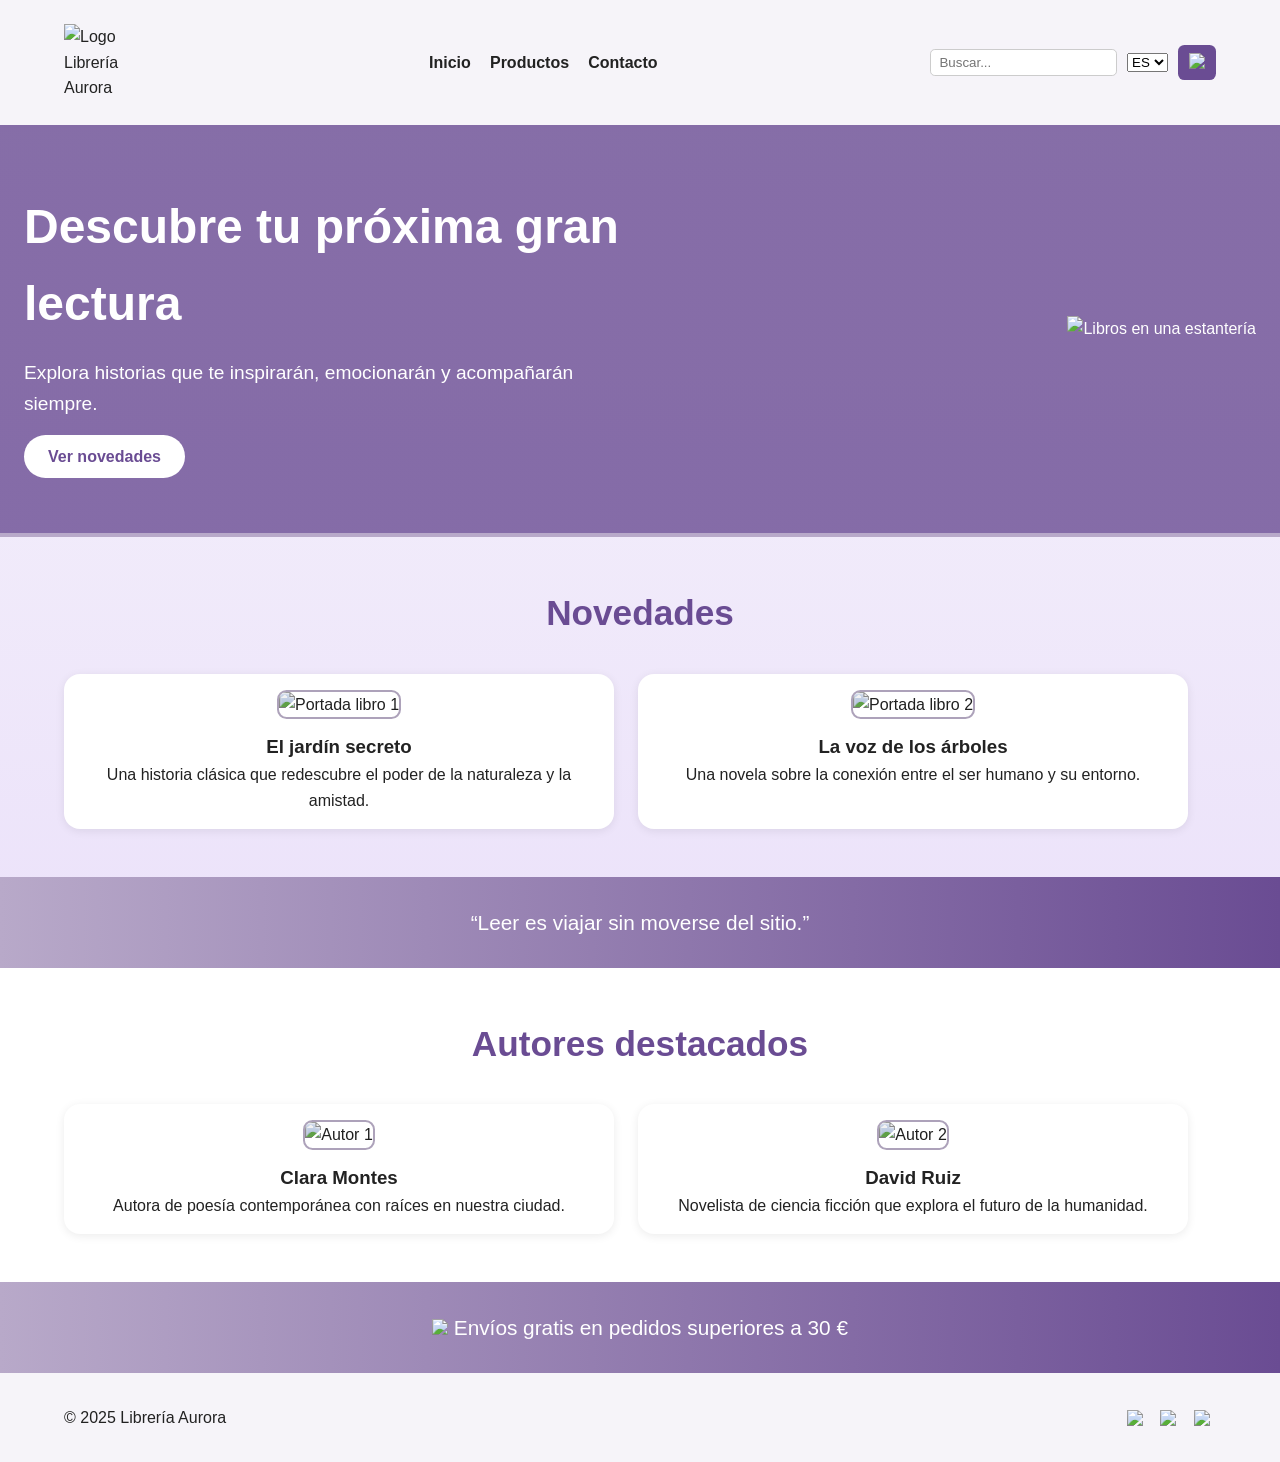
==== index.html @ 2450ba85 "Añadidos los archivos del sitio web" ====
<!DOCTYPE html>
<html lang="es">
	<head>
		<meta charset="UTF-8" />
		<meta name="viewport" content="width=device-width, initial-scale=1.0" />
		<title>Librería Aurora</title>
		<link rel="stylesheet" href="css/estilos.css" />
	</head>
	<body>
		<!-- Header -->
		<header class="site-header">
			<div class="container header-content">
				<img src="img/main_logo.png" alt="Logo Librería Aurora" class="logo"/>
				<nav class="main-nav">
					<ul>
						<li><a href="index.html">Inicio</a></li>
						<li><a href="producto.html">Productos</a></li>
						<li><a href="contacto.html">Contacto</a></li>
					</ul>
				</nav>
				<div class="header-actions">
					
					<form action="busqueda.html" method="get" class="buscador">
						<input type="search" name="q" placeholder="Buscar..." aria-label="Buscar libros" />
					</form>
					
					<select aria-label="Seleccionar idioma">
						<option>ES</option>
						<option>EN</option>
					</select>
					
					<a href="carrito.html">
						<button class="cart-btn" aria-label="Ir al carrito">
							<img src="img/carrito.png" style="width: 18px"/>
						</button>
					</a>
				</div>
			</div>
		</header>

		<main>
			<!-- Hero -->
			<section class="hero">
				<div class="hero-content">
					<h1>Descubre tu próxima gran lectura</h1>
					<p>Explora historias que te inspirarán, emocionarán y acompañarán siempre.</p>
					<a href="#" class="btn-cta">Ver novedades</a>
				</div>
				<img src="https://media.istockphoto.com/id/831651876/es/foto/estanter%C3%ADa-en-biblioteca-p%C3%BAblica.jpg?s=612x612&w=0&k=20&c=yKlAe3mq0M75IoN-Csr67YF9Fzuz8ZK6r163SDnwf0A=" alt="Libros en una estantería" class="hero-image" />
			</section>

			<!-- Sección 1: Novedades -->
			<section class="section">
				<div class="container">
					<h2>Novedades</h2>
					
					<div class="cards">
						<article class="card">
							<img src="https://editorialverbum.es/wp-content/uploads/2020/12/El-jardin-secreto.jpg" alt="Portada libro 1">
							<h3>El jardín secreto</h3>
							<p>Una historia clásica que redescubre el poder de la naturaleza y la amistad.</p>
						</article>
						
						<article class="card">
							<img src="https://www.udllibros.com/imagenes/9788418/978841853807.JPG?version=79557" alt="Portada libro 2">
							<h3>La voz de los árboles</h3>
							<p>Una novela sobre la conexión entre el ser humano y su entorno.</p>
						</article>
					</div>
				</div>
			</section>

			<!-- Franja destacada -->
			<section class="highlight">
				<p>“Leer es viajar sin moverse del sitio.”</p>
			</section>

			<!-- Sección 2: Autores destacados -->
			<section class="section">
				<div class="container">
					<h2>Autores destacados</h2>
					
					<div class="cards">
						<article class="card">
							<img src="https://www.sevillamagazine.es/wp-content/uploads/2013/12/claramontes021.jpg" alt="Autor 1">
							<h3>Clara Montes</h3>
							<p>Autora de poesía contemporánea con raíces en nuestra ciudad.</p>
						</article>
						
						<article class="card">
							<img src="https://m.media-amazon.com/images/S/amzn-author-media-prod/omkdv1muv4kqbq9tm8f7cj20s6._SY450_CR0%2C0%2C450%2C450_.jpg" alt="Autor 2">
							<h3>David Ruiz</h3>
							<p>Novelista de ciencia ficción que explora el futuro de la humanidad.</p>
						</article>
					</div>
				</div>
			</section>

			<!-- Segunda franja -->
			<section class="highlight secondary">
				<p><img src="img/paquete.png" style="width: 20px"/> Envíos gratis en pedidos superiores a 30 €</p>
			</section>
		</main>

		<!-- Footer -->
		<footer class="site-footer">
			<div class="container footer-content">
				<p>© 2025 Librería Aurora</p>
				<div class="socials">
					<a aria-label="Facebook"><img src="img/facebook.png" style="width: 20px"/></a>
					<a aria-label="Instagram"><img src="img/instagram.png" style="width: 20px"/></a>
					<a aria-label="X (Twitter)"><img src="img/twitter.png" style="width: 20px"/></a>
				</div>
			</div>
		</footer>
	</body>
</html>
---- css/estilos.css ----
:root {
  /* Paleta */
  --primary: #6a4c93;
  --secondary: #b8a9c9;
  --accent: #f6f4f9;
  --text-color: #222;
  --white: #fff;

  /* Medidas */
  --max-width: 1200px;
  --spacing: 1.5rem;

  /* Tipografía */
  --font-main: 'Poppins', sans-serif;
}

/* Reset */
* {
  margin: 0;
  padding: 0;
  box-sizing: border-box;
}

body {
  font-family: var(--font-main);
  color: var(--text-color);
  line-height: 1.6;
  /* Fondo degradado suave */
  background: linear-gradient(to bottom, #f8f6fb, #ece3fa);
  background-attachment: fixed;
}

/* Contenedor general */
.container {
  max-width: var(--max-width);
  margin: 0 auto;
  padding: 0 var(--spacing);
}

/* Header */
.site-header {
  background-color: var(--accent);
  padding: var(--spacing) 0;
  box-shadow: 0 2px 6px rgba(0, 0, 0, 0.05);
}

.header-content {
  display: flex;
  justify-content: space-between;
  align-items: center;
  flex-wrap: wrap;
}

/* Logo */
.logo {
  width: clamp(80px, 8%, 150px);
  height: auto;
  transition: transform 0.3s ease;
}

.logo:hover,
.logo:focus-visible {
  transform: scale(1.05);
}

/* Navegación */
.main-nav ul {
  list-style: none;
  display: flex;
  gap: 1.2rem;
}

.main-nav a {
  text-decoration: none;
  color: var(--text-color);
  font-weight: 600;
  transition: color 0.3s;
}

.main-nav a:hover,
.main-nav a:focus-visible {
  color: var(--primary);
  text-decoration: underline;
}

/* Acciones del header */
.header-actions {
  display: flex;
  align-items: center;
  gap: 0.6rem;
}

.header-actions input[type="search"] {
  padding: 0.3rem 0.5rem;
  border: 1px solid #ccc;
  border-radius: 0.3rem;
}

.cart-btn {
  background-color: var(--primary);
  color: var(--white);
  border: none;
  padding: 0.5rem 0.7rem;
  border-radius: 0.4rem;
  cursor: pointer;
  transition: background 0.3s;
}

.cart-btn:hover,
.cart-btn:focus-visible {
  background-color: var(--secondary);
}

/* Hero */
.hero {
  display: flex;
  align-items: center;
  justify-content: space-between;
  flex-wrap: wrap;
  padding: 4rem 1.5rem;
  color: var(--white);
  background: 
    linear-gradient(rgba(106, 76, 147, 0.8), rgba(106, 76, 147, 0.8)),
    url("../img/hero-books.jpg") center/cover no-repeat;
  border-bottom: 4px solid var(--secondary);
}

.hero-content {
  flex: 1;
  min-width: 250px;
  max-width: 600px;
}

.hero-content h1 {
  font-size: clamp(2rem, 4vw, 3rem);
  margin-bottom: 1rem;
}

.hero-content p {
  margin-bottom: 1.5rem;
  font-size: clamp(1rem, 2vw, 1.2rem);
}

.btn-cta {
  background-color: var(--white);
  color: var(--primary);
  padding: 0.8rem 1.5rem;
  border-radius: 2rem;
  text-decoration: none;
  font-weight: bold;
  transition: all 0.3s ease;
}

.btn-cta:hover,
.btn-cta:focus-visible {
  background-color: var(--secondary);
  color: var(--white);
}

/* Secciones */
.section {
  padding: 3rem 1rem;
  text-align: center;
}

.section h2 {
  color: var(--primary);
  margin-bottom: 2rem;
  font-size: clamp(1.6rem, 3vw, 2.2rem);
}

.cards {
  display: grid;
  grid-template-columns: repeat(auto-fit, minmax(260px, 550px));
  gap: 1.5rem;
}

.card {
  background-color: var(--white);
  border-radius: 1rem;
  padding: 1rem;
  box-shadow: 0 2px 10px rgba(0, 0, 0, 0.08);
  transition: transform 0.3s ease, box-shadow 0.3s ease;
}

.card:hover,
.card:focus-within {
  transform: translateY(-5px);
  box-shadow: 0 4px 12px rgba(0, 0, 0, 0.15);
}

.card img {
  width: 70%;
  height: 80%;
  border-radius: 0.6rem;
  object-fit: cover;
  margin-bottom: 0.8rem;
  border: 2px solid var(--secondary);
  filter: grayscale(20%) brightness(0.95);
  transition: all 0.4s ease;
}

.card img:hover,
.card img:focus-visible {
  filter: grayscale(0%) brightness(1);
  transform: scale(1.04);
  border-color: var(--primary);
  box-shadow: 0 4px 14px rgba(0, 0, 0, 0.15);
}

/* Franjas destacadas */
.highlight {
  background: linear-gradient(90deg, var(--secondary), var(--primary));
  text-align: center;
  color: var(--white);
  padding: 1.8rem;
  font-size: clamp(1rem, 2vw, 1.3rem);
  font-weight: 500;
}

/* Footer */
.site-footer {
  background-color: var(--accent);
  padding: 1.5rem 0;
  text-align: center;
}

.footer-content {
  display: flex;
  justify-content: space-between;
  align-items: center;
  flex-wrap: wrap;
  gap: 1rem;
}

.socials a {
  margin: 0 0.4rem;
  font-size: 1.6rem;
  text-decoration: none;
  color: var(--primary);
  transition: opacity 0.3s ease, transform 0.3s ease;
}

.socials a:hover,
.socials a:focus-visible {
  opacity: 0.7;
  transform: scale(1.2);
}

/* Ficha de producto */
.producto {
  padding: 2rem;
  background-color: #faf7fc;
}

.producto-grid {
  display: grid;
  grid-template-columns: 1fr 1fr;
  gap: 2rem;
  align-items: start;
  max-width: 1000px;
  margin: 0 auto;
}

.producto-detalle h1 {
  font-size: clamp(1.5rem, 3vw, 2.2rem);
  color: var(--primary, #4b0082);
}

.precio {
  font-size: 1.5rem;
  font-weight: bold;
  color: #663399;
  margin-bottom: 0.8rem;
}

.caracteristicas {
  list-style: none;
  padding: 0;
  margin: 0 0 1rem;
}

.caracteristicas li {
  margin-bottom: 0.4rem;
  color: #444;
}

.descripcion {
  line-height: 1.6;
  color: #333;
  margin-bottom: 1rem;
}

.btn-comprar {
  background-color: #663399;
  color: white;
  padding: 0.8rem 1.6rem;
  border: none;
  border-radius: 8px;
  cursor: pointer;
  transition: background-color 0.3s;
}

.btn-comprar:hover {
  background-color: #8657d2;
}

/* Página de búsqueda */
.busqueda {
  padding: 2rem;
  background-color: #faf7fc;
  text-align: center;
}

.busqueda h1 {
  color: var(--primary, #4b0082);
  margin-bottom: 2rem;
}

.resultados {
  display: flex;
  flex-wrap: wrap;
  justify-content: center;
  gap: 2rem;
}

.tarjeta {
  background: white;
  border-radius: 1rem;
  box-shadow: 0 4px 8px rgba(0, 0, 0, 0.1);
  flex: 1 1 40%;
  max-width: 300px;
  max-height: 450px;
  text-align: center;
  padding: 1rem;
  transition: transform 0.3s ease;
}

.tarjeta:hover {
  transform: translateY(-5px);
}

.tarjeta img {
  width: 100%;
  height: 81%;
  object-fit: cover;
  border-radius: 0.8rem;
  margin-bottom: 0.8rem;
}

.tarjeta h2 {
  font-size: 1.1rem;
  color: var(--primary, #4b0082);
}

.tarjeta p {
  color: #444;
  font-weight: bold;
}

/* Carrito */
.carrito {
  padding: 2rem;
  text-align: center;
  background-color: var(--accent);
}

.carrito h1 {
  color: var(--primary);
  margin-bottom: 2rem;
}

.carrito-items {
  display: flex;
  flex-direction: column;
  gap: 1.5rem;
  max-width: 700px;
  margin: 0 auto;
}

.item {
  display: flex;
  align-items: center;
  background-color: var(--white);
  border-radius: 1rem;
  box-shadow: 0 2px 10px rgba(0, 0, 0, 0.1);
  padding: 1rem;
  gap: 1rem;
}

.item img {
  width: 120px;
  height: 160px;
  object-fit: cover;
  border-radius: 0.5rem;
}

.item .info {
  text-align: left;
}

.resumen {
  margin-top: 2rem;
  font-size: 1.2rem;
}

/* Contacto */
.contacto {
  padding: 2rem 0;
  background-color: var(--accent);
}

.contacto h1, 
.contacto h2 {
  color: var(--primary);
  text-align: center;
  margin-bottom: 1.5rem;
}

.historia p {
  max-width: 800px;
  margin: 0 auto 1rem;
  text-align: center;
}

.equipo {
  padding: 2rem 0;
  background-color: var(--white);
}

.info-grid {
  display: grid;
  grid-template-columns: 1fr 1fr;
  align-items: center;
  gap: 2rem;
  max-width: 900px;
  margin: 0 auto;
}

.info-grid .mapa img {
  width: 100%;
  border-radius: 1rem;
  box-shadow: 0 2px 8px rgba(0,0,0,0.2);
}

.datos {
  font-size: 1rem;
  line-height: 1.8;
}

.datos p {
  margin-bottom: 0.5rem;
}

/* Responsive */
@media (max-width: 768px) {
  .hero {
    flex-direction: column;
    text-align: center;
  }

  .hero-content {
    max-width: 100%;
  }

  .header-content {
    flex-direction: column;
    gap: 1rem;
  }

  .footer-content {
    flex-direction: column;
    gap: 1rem;
  }
  
  .producto-grid {
    grid-template-columns: 1fr;
  }
  
  .tarjeta {
    flex: 1 1 80%;
  }
  
  .info-grid {
    grid-template-columns: 1fr;
    text-align: center;
  }
}

/* Modo oscuro (Actividad 4) */
@media (prefers-color-scheme: dark) {
  :root {
    --primary: #cbb5ff;
    --secondary: #9f7aea;
    --accent: #2a2a3b;
    --text-color: #e8e8f0;
    --white: #1e1e2e;
  }
}

/* Ajustes de fondo, textos y sombras */
body.theme-dark,
@media (prefers-color-scheme: dark) {
  body {
    background: linear-gradient(to bottom, #1e1e2e, #2a2a3b);
    color: var(--text-color);
  }

  /* Header y footer */
  .site-header,
  .site-footer {
    background-color: var(--accent);
    color: var(--text-color);
  }

  .main-nav a {
    color: var(--text-color);
  }

  .main-nav a:hover,
  .main-nav a:focus-visible {
    color: var(--primary);
  }

  /* Hero */
  .hero {
    background: 
      linear-gradient(rgba(50, 30, 80, 0.8), rgba(50, 30, 80, 0.8)),
      url("../img/hero-books.jpg") center/cover no-repeat;
    color: var(--text-color);
  }

  /* Secciones */
  .section,
  .producto,
  .busqueda,
  .highlight {
    background-color: #1e1e2e !important;
    color: var(--text-color);
  }
  
  /* Tarjetas y fichas */
  .card,
  .tarjeta,
  .producto-grid {
    background-color: #1e1e2e;
    color: var(--text-color);
    box-shadow: 0 2px 10px rgba(255, 255, 255, 0.05);
    border: 1px solid #3c3c55;
  }
  
  /* Imágenes más suaves */
  .card img,
  .tarjeta img,
  .producto-imagen img {
    filter: brightness(0.9) contrast(0.95);
    border-color: var(--secondary);
  }

  /* Franja destacada */
  .highlight {
    background: linear-gradient(90deg, #3d2b6d, #5a3ca0);
    color: var(--text-color);
  }

  /* Botones */
  .btn-cta,
  .btn-comprar,
  .cart-btn {
    background-color: var(--secondary);
    color: #fff;
  }

  .btn-cta:hover,
  .btn-comprar:hover,
  .cart-btn:hover {
    background-color: var(--primary);
  }

  /* Iconos redes */
  .socials a {
    color: var(--primary);
  }

  .socials a:hover {
    color: var(--secondary);
  }
  
  /* Bordes y detalles */
  .caracteristicas li,
  .descripcion,
  .tarjeta p {
    color: var(--text-color);
  }
}
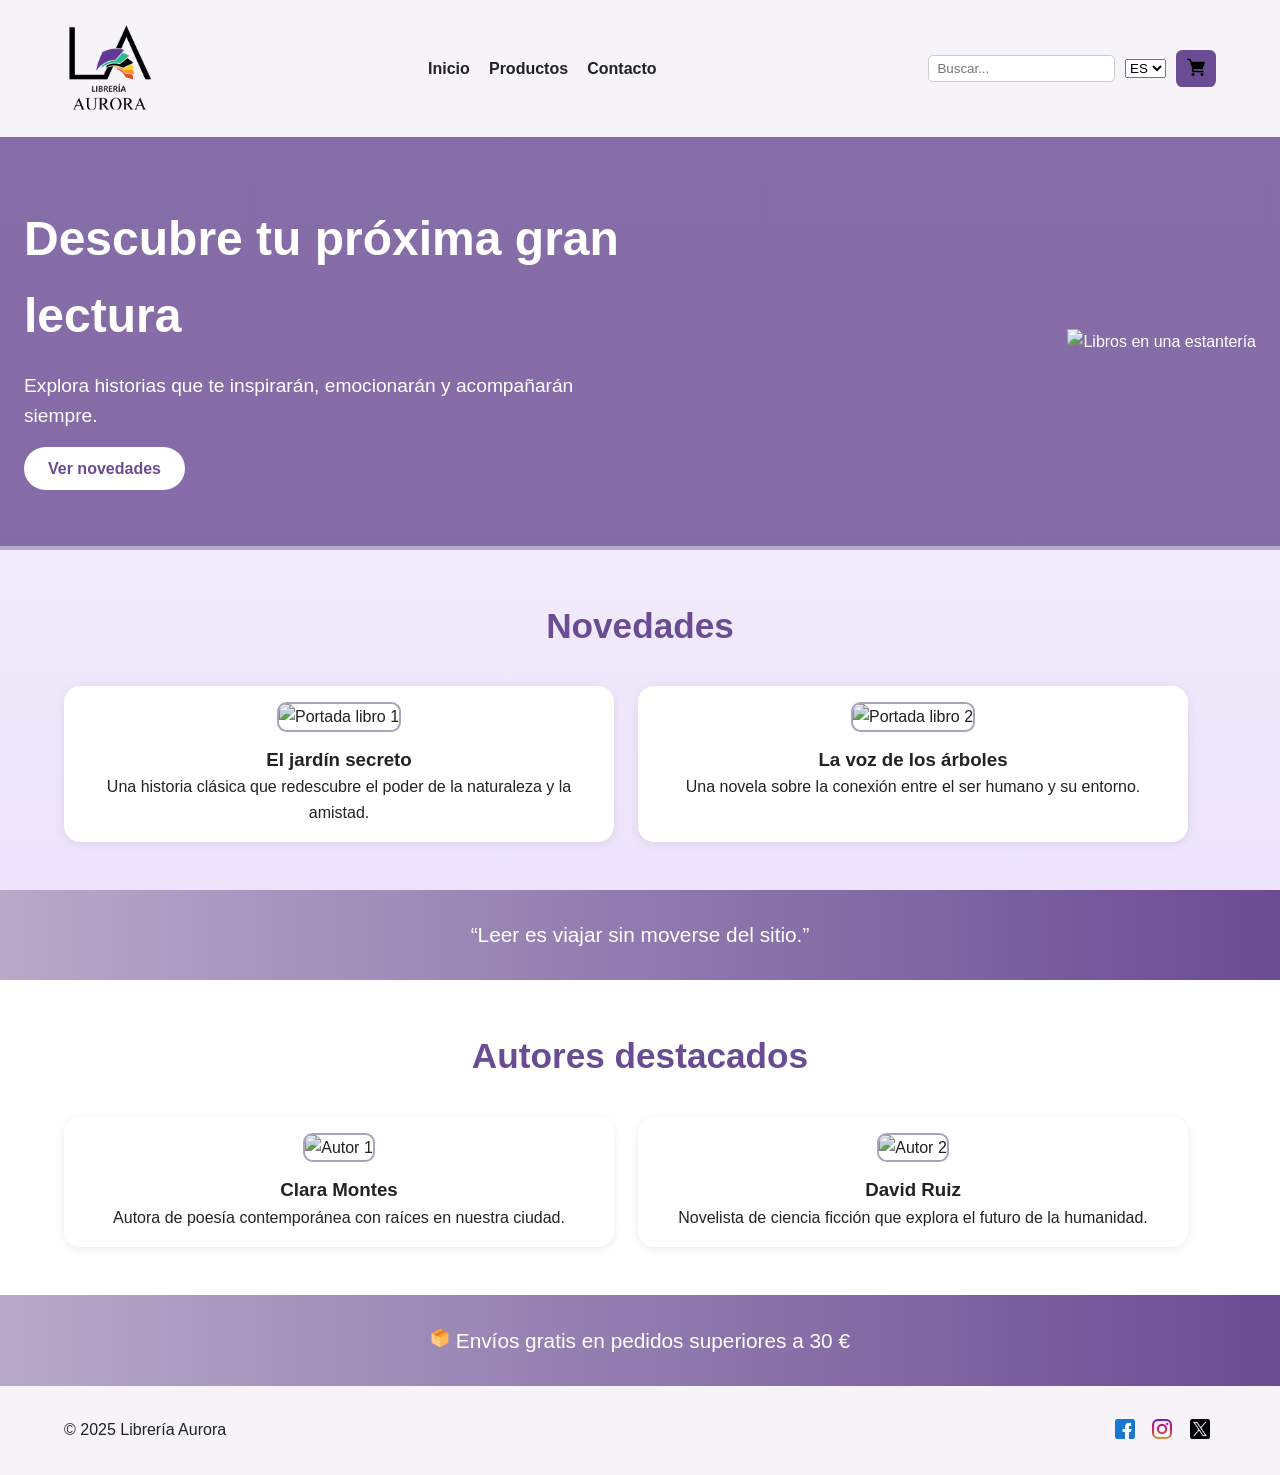
==== commit 7d313437: "Update index.html" ====
--- a/index.html
+++ b/index.html
@@ -6,6 +6,15 @@
 		<title>Librería Aurora</title>
 		<link rel="stylesheet" href="css/estilos.css" />
 	</head>
+	<!-- Google tag (gtag.js) -->
+	<script async src="https://www.googletagmanager.com/gtag/js?id=G-H100J74M8F"></script>
+	<script>
+  		window.dataLayer = window.dataLayer || [];
+  		function gtag(){dataLayer.push(arguments);}
+  		gtag('js', new Date());
+
+  		gtag('config', 'G-H100J74M8F');
+	</script>
 	<body>
 		<!-- Header -->
 		<header class="site-header">
@@ -114,4 +123,5 @@
 			</div>
 		</footer>
 	</body>
-</html>+
+</html>
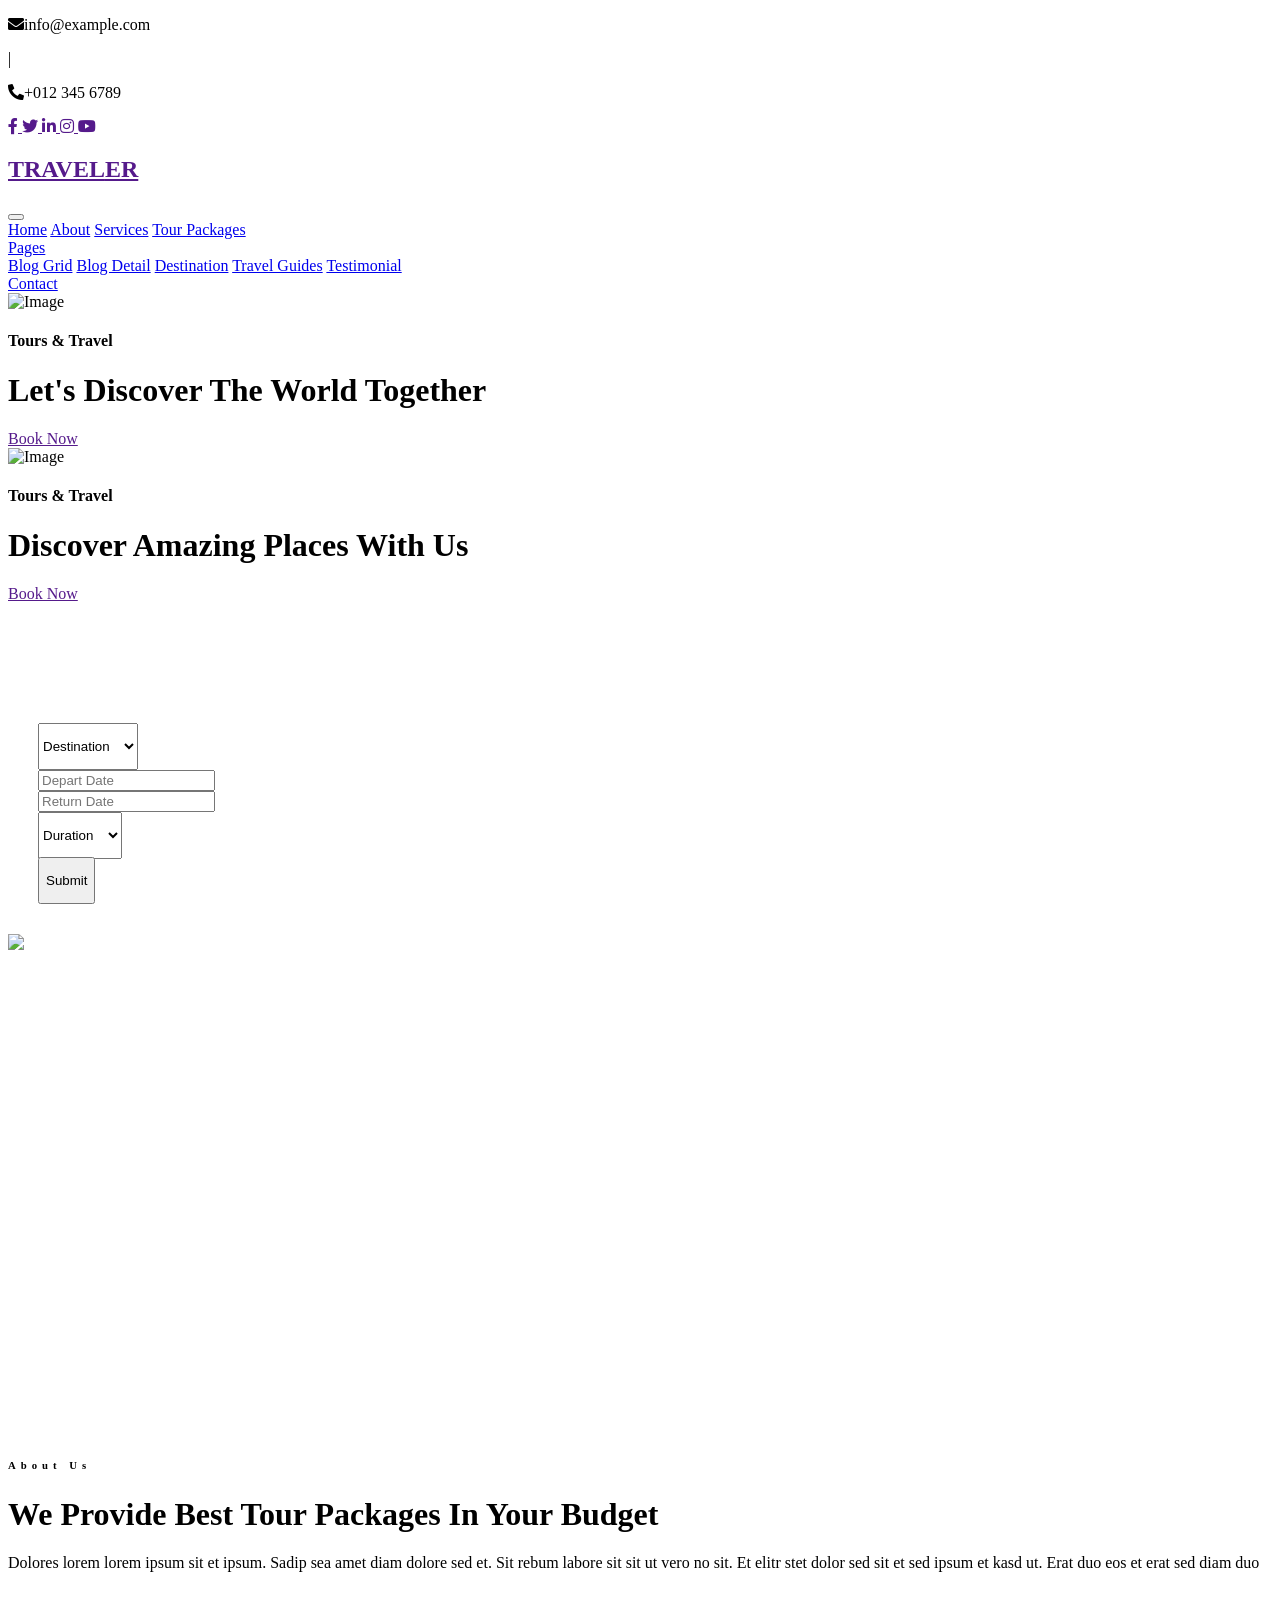
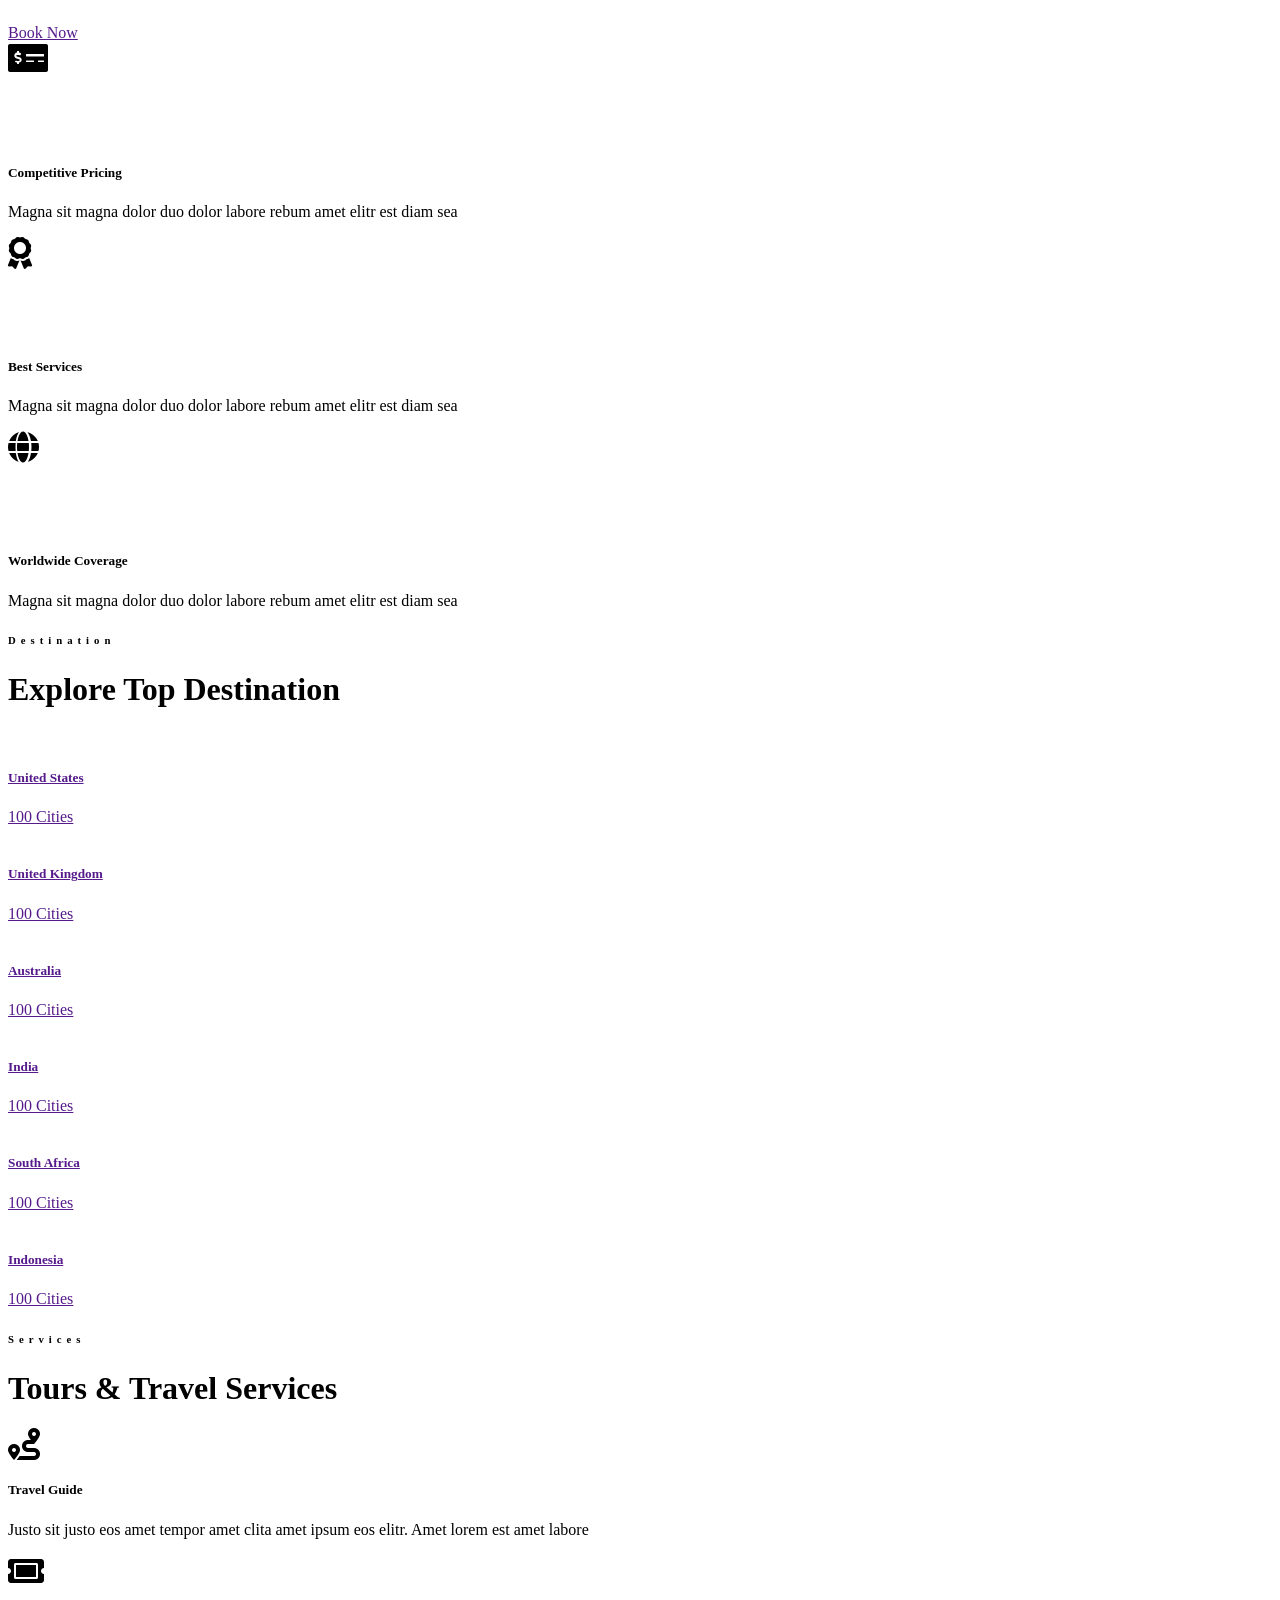
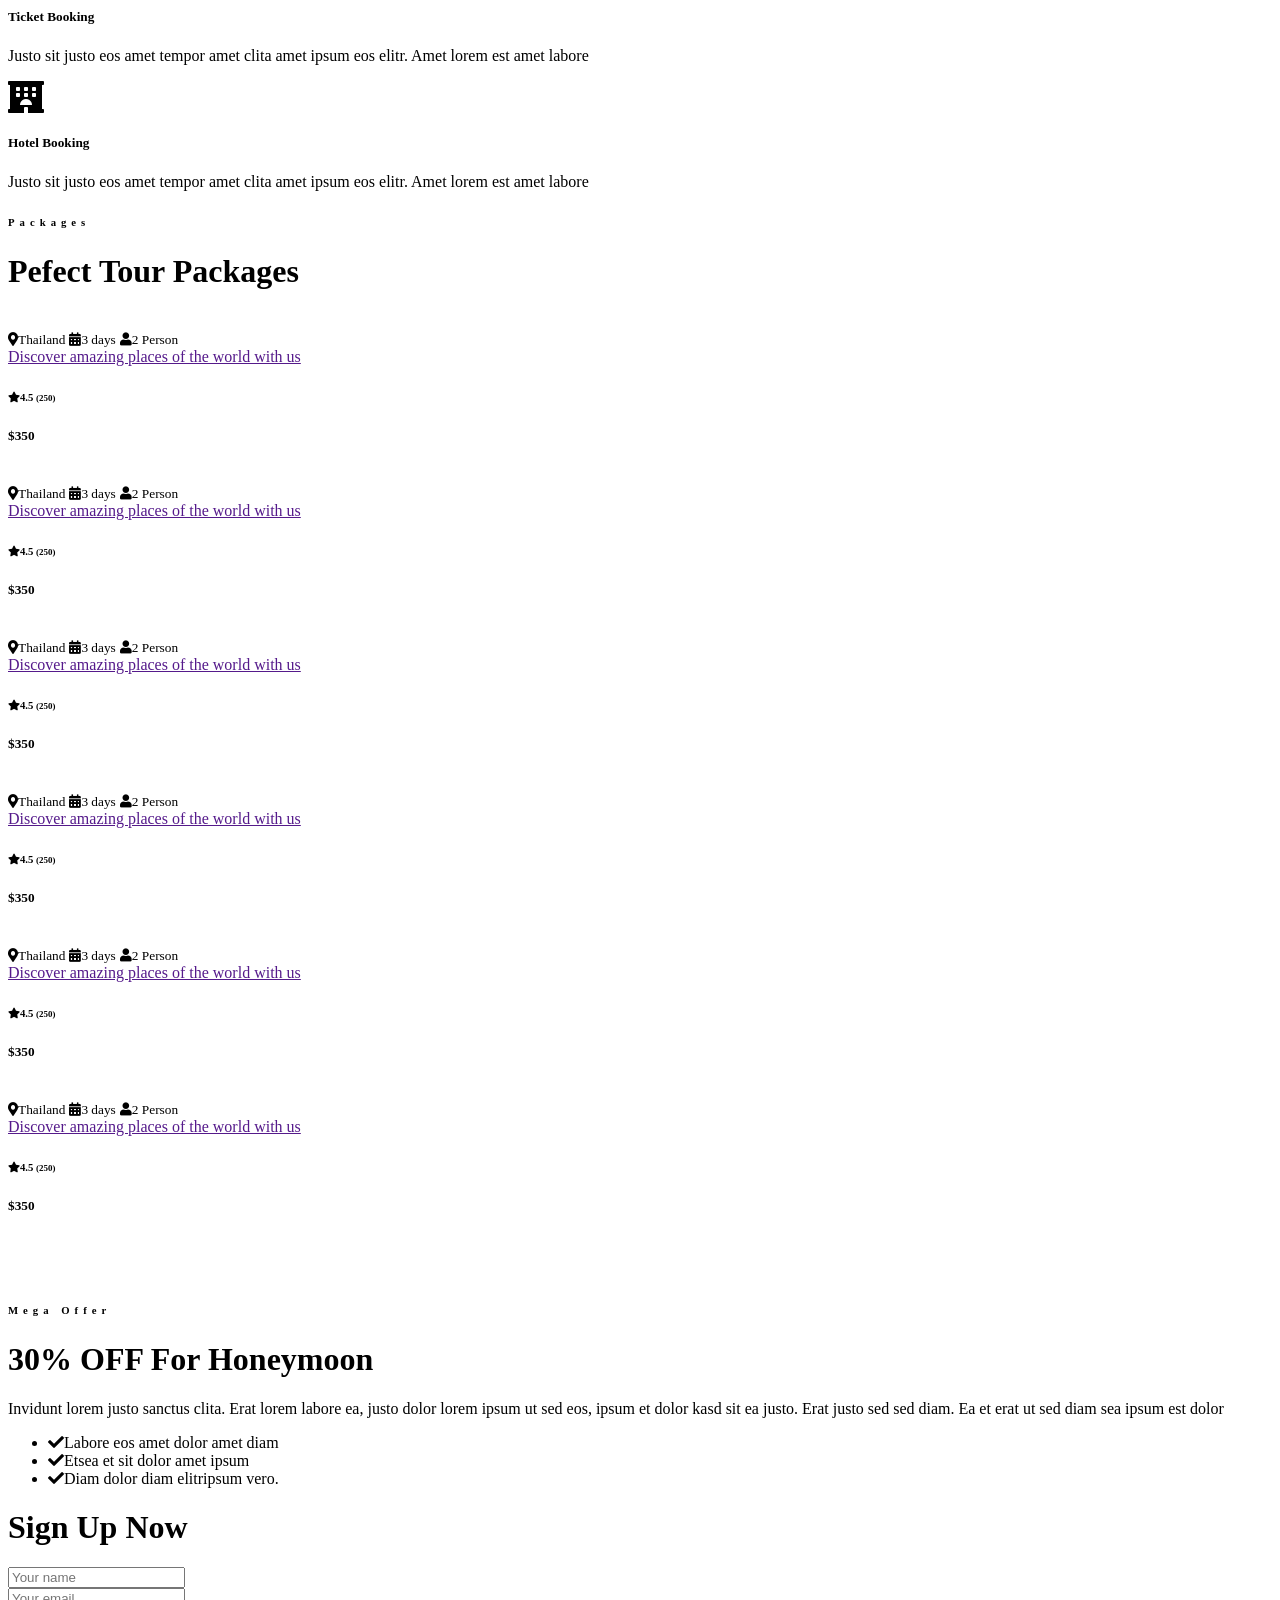
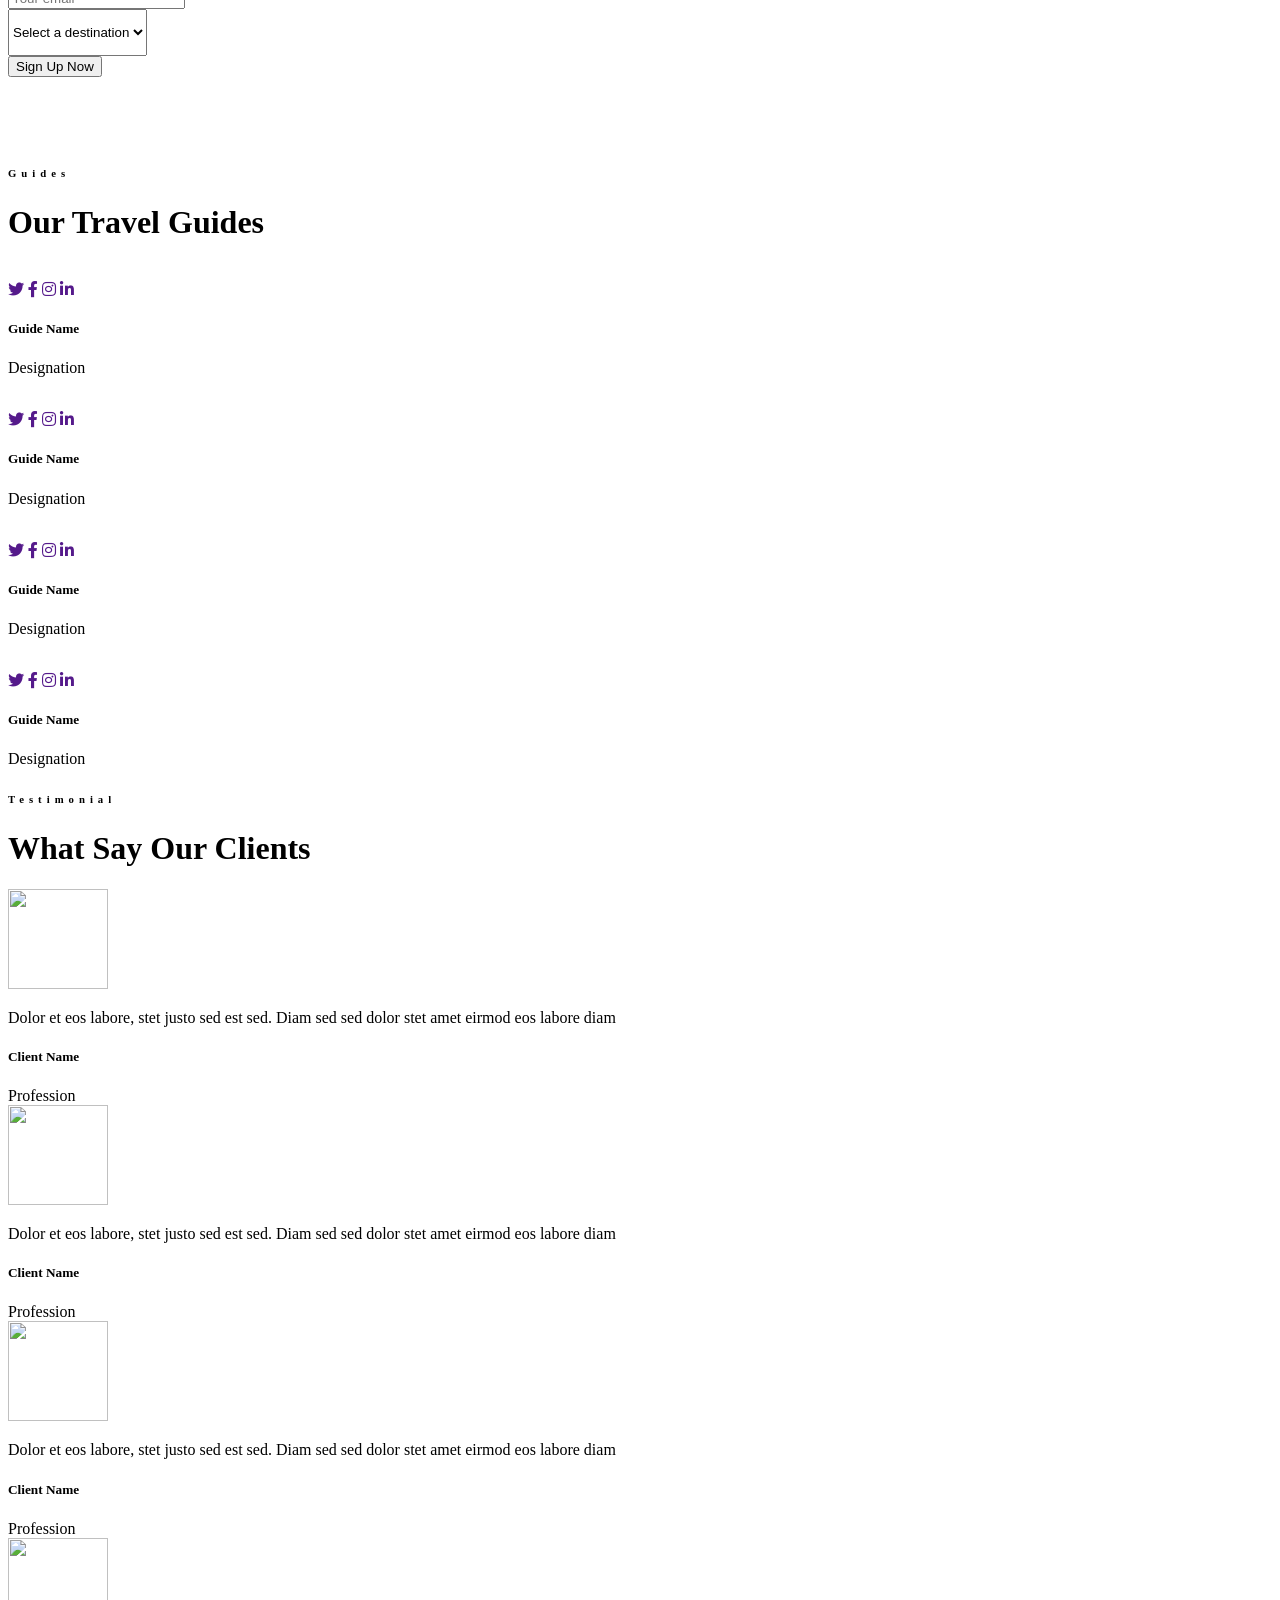
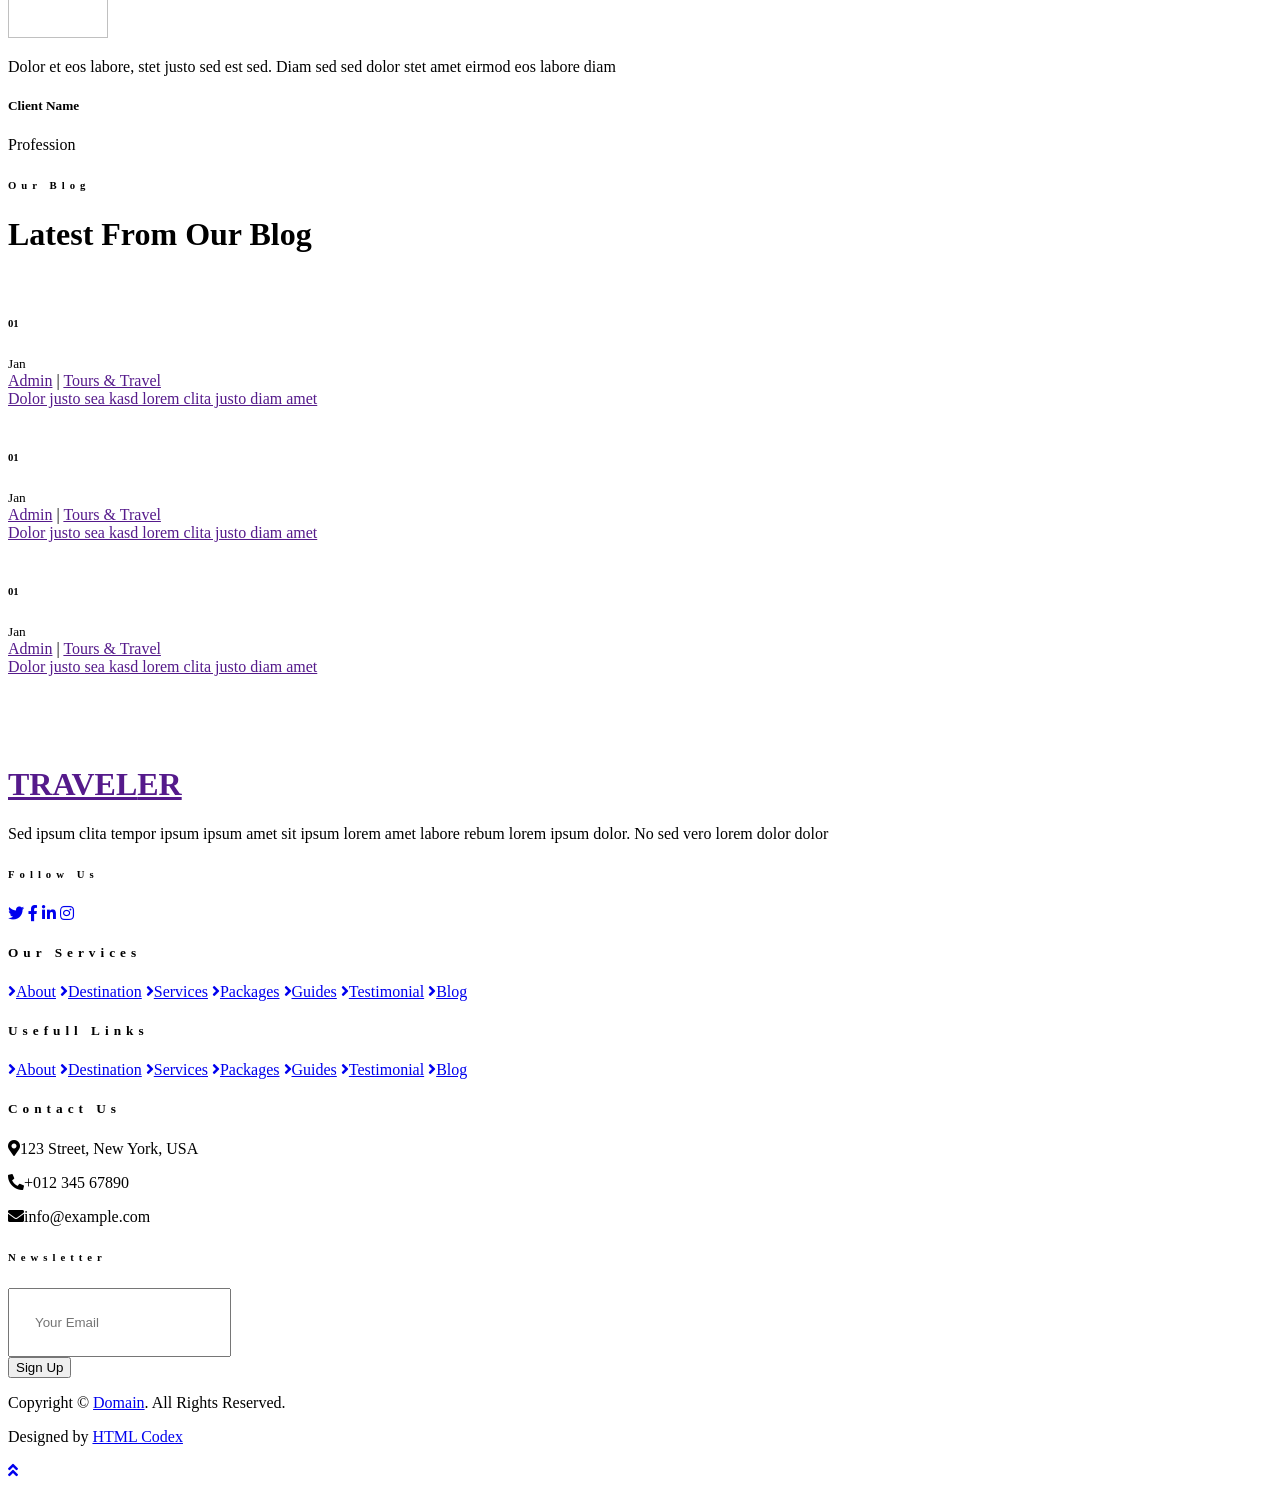
==== commit f2b9995c: "Añadidos los archivos del sitio web" ====
--- a/index.html
+++ b/index.html
@@ -1,127 +1,847 @@
 <!DOCTYPE html>
-<html lang="es">
-	<head>
-		<meta charset="UTF-8" />
-		<meta name="viewport" content="width=device-width, initial-scale=1.0" />
-		<title>Librería Aurora</title>
-		<link rel="stylesheet" href="css/estilos.css" />
-	</head>
-	<!-- Google tag (gtag.js) -->
-	<script async src="https://www.googletagmanager.com/gtag/js?id=G-H100J74M8F"></script>
-	<script>
-  		window.dataLayer = window.dataLayer || [];
-  		function gtag(){dataLayer.push(arguments);}
-  		gtag('js', new Date());
-
-  		gtag('config', 'G-H100J74M8F');
-	</script>
-	<body>
-		<!-- Header -->
-		<header class="site-header">
-			<div class="container header-content">
-				<img src="img/main_logo.png" alt="Logo Librería Aurora" class="logo"/>
-				<nav class="main-nav">
-					<ul>
-						<li><a href="index.html">Inicio</a></li>
-						<li><a href="producto.html">Productos</a></li>
-						<li><a href="contacto.html">Contacto</a></li>
-					</ul>
-				</nav>
-				<div class="header-actions">
-					
-					<form action="busqueda.html" method="get" class="buscador">
-						<input type="search" name="q" placeholder="Buscar..." aria-label="Buscar libros" />
-					</form>
-					
-					<select aria-label="Seleccionar idioma">
-						<option>ES</option>
-						<option>EN</option>
-					</select>
-					
-					<a href="carrito.html">
-						<button class="cart-btn" aria-label="Ir al carrito">
-							<img src="img/carrito.png" style="width: 18px"/>
-						</button>
-					</a>
-				</div>
-			</div>
-		</header>
-
-		<main>
-			<!-- Hero -->
-			<section class="hero">
-				<div class="hero-content">
-					<h1>Descubre tu próxima gran lectura</h1>
-					<p>Explora historias que te inspirarán, emocionarán y acompañarán siempre.</p>
-					<a href="#" class="btn-cta">Ver novedades</a>
-				</div>
-				<img src="https://media.istockphoto.com/id/831651876/es/foto/estanter%C3%ADa-en-biblioteca-p%C3%BAblica.jpg?s=612x612&w=0&k=20&c=yKlAe3mq0M75IoN-Csr67YF9Fzuz8ZK6r163SDnwf0A=" alt="Libros en una estantería" class="hero-image" />
-			</section>
-
-			<!-- Sección 1: Novedades -->
-			<section class="section">
-				<div class="container">
-					<h2>Novedades</h2>
-					
-					<div class="cards">
-						<article class="card">
-							<img src="https://editorialverbum.es/wp-content/uploads/2020/12/El-jardin-secreto.jpg" alt="Portada libro 1">
-							<h3>El jardín secreto</h3>
-							<p>Una historia clásica que redescubre el poder de la naturaleza y la amistad.</p>
-						</article>
-						
-						<article class="card">
-							<img src="https://www.udllibros.com/imagenes/9788418/978841853807.JPG?version=79557" alt="Portada libro 2">
-							<h3>La voz de los árboles</h3>
-							<p>Una novela sobre la conexión entre el ser humano y su entorno.</p>
-						</article>
-					</div>
-				</div>
-			</section>
-
-			<!-- Franja destacada -->
-			<section class="highlight">
-				<p>“Leer es viajar sin moverse del sitio.”</p>
-			</section>
-
-			<!-- Sección 2: Autores destacados -->
-			<section class="section">
-				<div class="container">
-					<h2>Autores destacados</h2>
-					
-					<div class="cards">
-						<article class="card">
-							<img src="https://www.sevillamagazine.es/wp-content/uploads/2013/12/claramontes021.jpg" alt="Autor 1">
-							<h3>Clara Montes</h3>
-							<p>Autora de poesía contemporánea con raíces en nuestra ciudad.</p>
-						</article>
-						
-						<article class="card">
-							<img src="https://m.media-amazon.com/images/S/amzn-author-media-prod/omkdv1muv4kqbq9tm8f7cj20s6._SY450_CR0%2C0%2C450%2C450_.jpg" alt="Autor 2">
-							<h3>David Ruiz</h3>
-							<p>Novelista de ciencia ficción que explora el futuro de la humanidad.</p>
-						</article>
-					</div>
-				</div>
-			</section>
-
-			<!-- Segunda franja -->
-			<section class="highlight secondary">
-				<p><img src="img/paquete.png" style="width: 20px"/> Envíos gratis en pedidos superiores a 30 €</p>
-			</section>
-		</main>
-
-		<!-- Footer -->
-		<footer class="site-footer">
-			<div class="container footer-content">
-				<p>© 2025 Librería Aurora</p>
-				<div class="socials">
-					<a aria-label="Facebook"><img src="img/facebook.png" style="width: 20px"/></a>
-					<a aria-label="Instagram"><img src="img/instagram.png" style="width: 20px"/></a>
-					<a aria-label="X (Twitter)"><img src="img/twitter.png" style="width: 20px"/></a>
-				</div>
-			</div>
-		</footer>
-	</body>
-
-</html>
+<html lang="en">
+
+<head>
+    <meta charset="utf-8">
+    <title>TRAVELER - Free Travel Website Template</title>
+    <meta content="width=device-width, initial-scale=1.0" name="viewport">
+    <meta content="Free HTML Templates" name="keywords">
+    <meta content="Free HTML Templates" name="description">
+
+    <!-- Favicon -->
+    <link href="img/favicon.ico" rel="icon">
+
+    <!-- Google Web Fonts -->
+    <link rel="preconnect" href="https://fonts.gstatic.com">
+    <link href="https://fonts.googleapis.com/css2?family=Poppins:wght@400;500;600;700&display=swap" rel="stylesheet"> 
+
+    <!-- Font Awesome -->
+    <link href="https://cdnjs.cloudflare.com/ajax/libs/font-awesome/5.10.0/css/all.min.css" rel="stylesheet">
+
+    <!-- Libraries Stylesheet -->
+    <link href="lib/owlcarousel/assets/owl.carousel.min.css" rel="stylesheet">
+    <link href="lib/tempusdominus/css/tempusdominus-bootstrap-4.min.css" rel="stylesheet" />
+
+    <!-- Customized Bootstrap Stylesheet -->
+    <link href="css/style.css" rel="stylesheet">
+</head>
+
+<body>
+    <!-- Topbar Start -->
+    <div class="container-fluid bg-light pt-3 d-none d-lg-block">
+        <div class="container">
+            <div class="row">
+                <div class="col-lg-6 text-center text-lg-left mb-2 mb-lg-0">
+                    <div class="d-inline-flex align-items-center">
+                        <p><i class="fa fa-envelope mr-2"></i>info@example.com</p>
+                        <p class="text-body px-3">|</p>
+                        <p><i class="fa fa-phone-alt mr-2"></i>+012 345 6789</p>
+                    </div>
+                </div>
+                <div class="col-lg-6 text-center text-lg-right">
+                    <div class="d-inline-flex align-items-center">
+                        <a class="text-primary px-3" href="">
+                            <i class="fab fa-facebook-f"></i>
+                        </a>
+                        <a class="text-primary px-3" href="">
+                            <i class="fab fa-twitter"></i>
+                        </a>
+                        <a class="text-primary px-3" href="">
+                            <i class="fab fa-linkedin-in"></i>
+                        </a>
+                        <a class="text-primary px-3" href="">
+                            <i class="fab fa-instagram"></i>
+                        </a>
+                        <a class="text-primary pl-3" href="">
+                            <i class="fab fa-youtube"></i>
+                        </a>
+                    </div>
+                </div>
+            </div>
+        </div>
+    </div>
+    <!-- Topbar End -->
+
+
+    <!-- Navbar Start -->
+    <div class="container-fluid position-relative nav-bar p-0">
+        <div class="container-lg position-relative p-0 px-lg-3" style="z-index: 9;">
+            <nav class="navbar navbar-expand-lg bg-light navbar-light shadow-lg py-3 py-lg-0 pl-3 pl-lg-5">
+                <a href="" class="navbar-brand">
+                    <h1 class="m-0 text-primary"><span class="text-dark">TRAVEL</span>ER</h1>
+                </a>
+                <button type="button" class="navbar-toggler" data-toggle="collapse" data-target="#navbarCollapse">
+                    <span class="navbar-toggler-icon"></span>
+                </button>
+                <div class="collapse navbar-collapse justify-content-between px-3" id="navbarCollapse">
+                    <div class="navbar-nav ml-auto py-0">
+                        <a href="index.html" class="nav-item nav-link active">Home</a>
+                        <a href="about.html" class="nav-item nav-link">About</a>
+                        <a href="service.html" class="nav-item nav-link">Services</a>
+                        <a href="package.html" class="nav-item nav-link">Tour Packages</a>
+                        <div class="nav-item dropdown">
+                            <a href="#" class="nav-link dropdown-toggle" data-toggle="dropdown">Pages</a>
+                            <div class="dropdown-menu border-0 rounded-0 m-0">
+                                <a href="blog.html" class="dropdown-item">Blog Grid</a>
+                                <a href="single.html" class="dropdown-item">Blog Detail</a>
+                                <a href="destination.html" class="dropdown-item">Destination</a>
+                                <a href="guide.html" class="dropdown-item">Travel Guides</a>
+                                <a href="testimonial.html" class="dropdown-item">Testimonial</a>
+                            </div>
+                        </div>
+                        <a href="contact.html" class="nav-item nav-link">Contact</a>
+                    </div>
+                </div>
+            </nav>
+        </div>
+    </div>
+    <!-- Navbar End -->
+
+
+    <!-- Carousel Start -->
+    <div class="container-fluid p-0">
+        <div id="header-carousel" class="carousel slide" data-ride="carousel">
+            <div class="carousel-inner">
+                <div class="carousel-item active">
+                    <img class="w-100" src="img/carousel-1.jpg" alt="Image">
+                    <div class="carousel-caption d-flex flex-column align-items-center justify-content-center">
+                        <div class="p-3" style="max-width: 900px;">
+                            <h4 class="text-white text-uppercase mb-md-3">Tours & Travel</h4>
+                            <h1 class="display-3 text-white mb-md-4">Let's Discover The World Together</h1>
+                            <a href="" class="btn btn-primary py-md-3 px-md-5 mt-2">Book Now</a>
+                        </div>
+                    </div>
+                </div>
+                <div class="carousel-item">
+                    <img class="w-100" src="img/carousel-2.jpg" alt="Image">
+                    <div class="carousel-caption d-flex flex-column align-items-center justify-content-center">
+                        <div class="p-3" style="max-width: 900px;">
+                            <h4 class="text-white text-uppercase mb-md-3">Tours & Travel</h4>
+                            <h1 class="display-3 text-white mb-md-4">Discover Amazing Places With Us</h1>
+                            <a href="" class="btn btn-primary py-md-3 px-md-5 mt-2">Book Now</a>
+                        </div>
+                    </div>
+                </div>
+            </div>
+            <a class="carousel-control-prev" href="#header-carousel" data-slide="prev">
+                <div class="btn btn-dark" style="width: 45px; height: 45px;">
+                    <span class="carousel-control-prev-icon mb-n2"></span>
+                </div>
+            </a>
+            <a class="carousel-control-next" href="#header-carousel" data-slide="next">
+                <div class="btn btn-dark" style="width: 45px; height: 45px;">
+                    <span class="carousel-control-next-icon mb-n2"></span>
+                </div>
+            </a>
+        </div>
+    </div>
+    <!-- Carousel End -->
+
+
+    <!-- Booking Start -->
+    <div class="container-fluid booking mt-5 pb-5">
+        <div class="container pb-5">
+            <div class="bg-light shadow" style="padding: 30px;">
+                <div class="row align-items-center" style="min-height: 60px;">
+                    <div class="col-md-10">
+                        <div class="row">
+                            <div class="col-md-3">
+                                <div class="mb-3 mb-md-0">
+                                    <select class="custom-select px-4" style="height: 47px;">
+                                        <option selected>Destination</option>
+                                        <option value="1">Destination 1</option>
+                                        <option value="2">Destination 1</option>
+                                        <option value="3">Destination 1</option>
+                                    </select>
+                                </div>
+                            </div>
+                            <div class="col-md-3">
+                                <div class="mb-3 mb-md-0">
+                                    <div class="date" id="date1" data-target-input="nearest">
+                                        <input type="text" class="form-control p-4 datetimepicker-input" placeholder="Depart Date" data-target="#date1" data-toggle="datetimepicker"/>
+                                    </div>
+                                </div>
+                            </div>
+                            <div class="col-md-3">
+                                <div class="mb-3 mb-md-0">
+                                    <div class="date" id="date2" data-target-input="nearest">
+                                        <input type="text" class="form-control p-4 datetimepicker-input" placeholder="Return Date" data-target="#date2" data-toggle="datetimepicker"/>
+                                    </div>
+                                </div>
+                            </div>
+                            <div class="col-md-3">
+                                <div class="mb-3 mb-md-0">
+                                    <select class="custom-select px-4" style="height: 47px;">
+                                        <option selected>Duration</option>
+                                        <option value="1">Duration 1</option>
+                                        <option value="2">Duration 1</option>
+                                        <option value="3">Duration 1</option>
+                                    </select>
+                                </div>
+                            </div>
+                        </div>
+                    </div>
+                    <div class="col-md-2">
+                        <button class="btn btn-primary btn-block" type="submit" style="height: 47px; margin-top: -2px;">Submit</button>
+                    </div>
+                </div>
+            </div>
+        </div>
+    </div>
+    <!-- Booking End -->
+
+
+    <!-- About Start -->
+    <div class="container-fluid py-5">
+        <div class="container pt-5">
+            <div class="row">
+                <div class="col-lg-6" style="min-height: 500px;">
+                    <div class="position-relative h-100">
+                        <img class="position-absolute w-100 h-100" src="img/about.jpg" style="object-fit: cover;">
+                    </div>
+                </div>
+                <div class="col-lg-6 pt-5 pb-lg-5">
+                    <div class="about-text bg-white p-4 p-lg-5 my-lg-5">
+                        <h6 class="text-primary text-uppercase" style="letter-spacing: 5px;">About Us</h6>
+                        <h1 class="mb-3">We Provide Best Tour Packages In Your Budget</h1>
+                        <p>Dolores lorem lorem ipsum sit et ipsum. Sadip sea amet diam dolore sed et. Sit rebum labore sit sit ut vero no sit. Et elitr stet dolor sed sit et sed ipsum et kasd ut. Erat duo eos et erat sed diam duo</p>
+                        <div class="row mb-4">
+                            <div class="col-6">
+                                <img class="img-fluid" src="img/about-1.jpg" alt="">
+                            </div>
+                            <div class="col-6">
+                                <img class="img-fluid" src="img/about-2.jpg" alt="">
+                            </div>
+                        </div>
+                        <a href="" class="btn btn-primary mt-1">Book Now</a>
+                    </div>
+                </div>
+            </div>
+        </div>
+    </div>
+    <!-- About End -->
+
+
+    <!-- Feature Start -->
+    <div class="container-fluid pb-5">
+        <div class="container pb-5">
+            <div class="row">
+                <div class="col-md-4">
+                    <div class="d-flex mb-4 mb-lg-0">
+                        <div class="d-flex flex-shrink-0 align-items-center justify-content-center bg-primary mr-3" style="height: 100px; width: 100px;">
+                            <i class="fa fa-2x fa-money-check-alt text-white"></i>
+                        </div>
+                        <div class="d-flex flex-column">
+                            <h5 class="">Competitive Pricing</h5>
+                            <p class="m-0">Magna sit magna dolor duo dolor labore rebum amet elitr est diam sea</p>
+                        </div>
+                    </div>
+                </div>
+                <div class="col-md-4">
+                    <div class="d-flex mb-4 mb-lg-0">
+                        <div class="d-flex flex-shrink-0 align-items-center justify-content-center bg-primary mr-3" style="height: 100px; width: 100px;">
+                            <i class="fa fa-2x fa-award text-white"></i>
+                        </div>
+                        <div class="d-flex flex-column">
+                            <h5 class="">Best Services</h5>
+                            <p class="m-0">Magna sit magna dolor duo dolor labore rebum amet elitr est diam sea</p>
+                        </div>
+                    </div>
+                </div>
+                <div class="col-md-4">
+                    <div class="d-flex mb-4 mb-lg-0">
+                        <div class="d-flex flex-shrink-0 align-items-center justify-content-center bg-primary mr-3" style="height: 100px; width: 100px;">
+                            <i class="fa fa-2x fa-globe text-white"></i>
+                        </div>
+                        <div class="d-flex flex-column">
+                            <h5 class="">Worldwide Coverage</h5>
+                            <p class="m-0">Magna sit magna dolor duo dolor labore rebum amet elitr est diam sea</p>
+                        </div>
+                    </div>
+                </div>
+            </div>
+        </div>
+    </div>
+    <!-- Feature End -->
+
+
+    <!-- Destination Start -->
+    <div class="container-fluid py-5">
+        <div class="container pt-5 pb-3">
+            <div class="text-center mb-3 pb-3">
+                <h6 class="text-primary text-uppercase" style="letter-spacing: 5px;">Destination</h6>
+                <h1>Explore Top Destination</h1>
+            </div>
+            <div class="row">
+                <div class="col-lg-4 col-md-6 mb-4">
+                    <div class="destination-item position-relative overflow-hidden mb-2">
+                        <img class="img-fluid" src="img/destination-1.jpg" alt="">
+                        <a class="destination-overlay text-white text-decoration-none" href="">
+                            <h5 class="text-white">United States</h5>
+                            <span>100 Cities</span>
+                        </a>
+                    </div>
+                </div>
+                <div class="col-lg-4 col-md-6 mb-4">
+                    <div class="destination-item position-relative overflow-hidden mb-2">
+                        <img class="img-fluid" src="img/destination-2.jpg" alt="">
+                        <a class="destination-overlay text-white text-decoration-none" href="">
+                            <h5 class="text-white">United Kingdom</h5>
+                            <span>100 Cities</span>
+                        </a>
+                    </div>
+                </div>
+                <div class="col-lg-4 col-md-6 mb-4">
+                    <div class="destination-item position-relative overflow-hidden mb-2">
+                        <img class="img-fluid" src="img/destination-3.jpg" alt="">
+                        <a class="destination-overlay text-white text-decoration-none" href="">
+                            <h5 class="text-white">Australia</h5>
+                            <span>100 Cities</span>
+                        </a>
+                    </div>
+                </div>
+                <div class="col-lg-4 col-md-6 mb-4">
+                    <div class="destination-item position-relative overflow-hidden mb-2">
+                        <img class="img-fluid" src="img/destination-4.jpg" alt="">
+                        <a class="destination-overlay text-white text-decoration-none" href="">
+                            <h5 class="text-white">India</h5>
+                            <span>100 Cities</span>
+                        </a>
+                    </div>
+                </div>
+                <div class="col-lg-4 col-md-6 mb-4">
+                    <div class="destination-item position-relative overflow-hidden mb-2">
+                        <img class="img-fluid" src="img/destination-5.jpg" alt="">
+                        <a class="destination-overlay text-white text-decoration-none" href="">
+                            <h5 class="text-white">South Africa</h5>
+                            <span>100 Cities</span>
+                        </a>
+                    </div>
+                </div>
+                <div class="col-lg-4 col-md-6 mb-4">
+                    <div class="destination-item position-relative overflow-hidden mb-2">
+                        <img class="img-fluid" src="img/destination-6.jpg" alt="">
+                        <a class="destination-overlay text-white text-decoration-none" href="">
+                            <h5 class="text-white">Indonesia</h5>
+                            <span>100 Cities</span>
+                        </a>
+                    </div>
+                </div>
+            </div>
+        </div>
+    </div>
+    <!-- Destination Start -->
+
+
+    <!-- Service Start -->
+    <div class="container-fluid py-5">
+        <div class="container pt-5 pb-3">
+            <div class="text-center mb-3 pb-3">
+                <h6 class="text-primary text-uppercase" style="letter-spacing: 5px;">Services</h6>
+                <h1>Tours & Travel Services</h1>
+            </div>
+            <div class="row">
+                <div class="col-lg-4 col-md-6 mb-4">
+                    <div class="service-item bg-white text-center mb-2 py-5 px-4">
+                        <i class="fa fa-2x fa-route mx-auto mb-4"></i>
+                        <h5 class="mb-2">Travel Guide</h5>
+                        <p class="m-0">Justo sit justo eos amet tempor amet clita amet ipsum eos elitr. Amet lorem est amet labore</p>
+                    </div>
+                </div>
+                <div class="col-lg-4 col-md-6 mb-4">
+                    <div class="service-item bg-white text-center mb-2 py-5 px-4">
+                        <i class="fa fa-2x fa-ticket-alt mx-auto mb-4"></i>
+                        <h5 class="mb-2">Ticket Booking</h5>
+                        <p class="m-0">Justo sit justo eos amet tempor amet clita amet ipsum eos elitr. Amet lorem est amet labore</p>
+                    </div>
+                </div>
+                <div class="col-lg-4 col-md-6 mb-4">
+                    <div class="service-item bg-white text-center mb-2 py-5 px-4">
+                        <i class="fa fa-2x fa-hotel mx-auto mb-4"></i>
+                        <h5 class="mb-2">Hotel Booking</h5>
+                        <p class="m-0">Justo sit justo eos amet tempor amet clita amet ipsum eos elitr. Amet lorem est amet labore</p>
+                    </div>
+                </div>
+            </div>
+        </div>
+    </div>
+    <!-- Service End -->
+
+
+    <!-- Packages Start -->
+    <div class="container-fluid py-5">
+        <div class="container pt-5 pb-3">
+            <div class="text-center mb-3 pb-3">
+                <h6 class="text-primary text-uppercase" style="letter-spacing: 5px;">Packages</h6>
+                <h1>Pefect Tour Packages</h1>
+            </div>
+            <div class="row">
+                <div class="col-lg-4 col-md-6 mb-4">
+                    <div class="package-item bg-white mb-2">
+                        <img class="img-fluid" src="img/package-1.jpg" alt="">
+                        <div class="p-4">
+                            <div class="d-flex justify-content-between mb-3">
+                                <small class="m-0"><i class="fa fa-map-marker-alt text-primary mr-2"></i>Thailand</small>
+                                <small class="m-0"><i class="fa fa-calendar-alt text-primary mr-2"></i>3 days</small>
+                                <small class="m-0"><i class="fa fa-user text-primary mr-2"></i>2 Person</small>
+                            </div>
+                            <a class="h5 text-decoration-none" href="">Discover amazing places of the world with us</a>
+                            <div class="border-top mt-4 pt-4">
+                                <div class="d-flex justify-content-between">
+                                    <h6 class="m-0"><i class="fa fa-star text-primary mr-2"></i>4.5 <small>(250)</small></h6>
+                                    <h5 class="m-0">$350</h5>
+                                </div>
+                            </div>
+                        </div>
+                    </div>
+                </div>
+                <div class="col-lg-4 col-md-6 mb-4">
+                    <div class="package-item bg-white mb-2">
+                        <img class="img-fluid" src="img/package-2.jpg" alt="">
+                        <div class="p-4">
+                            <div class="d-flex justify-content-between mb-3">
+                                <small class="m-0"><i class="fa fa-map-marker-alt text-primary mr-2"></i>Thailand</small>
+                                <small class="m-0"><i class="fa fa-calendar-alt text-primary mr-2"></i>3 days</small>
+                                <small class="m-0"><i class="fa fa-user text-primary mr-2"></i>2 Person</small>
+                            </div>
+                            <a class="h5 text-decoration-none" href="">Discover amazing places of the world with us</a>
+                            <div class="border-top mt-4 pt-4">
+                                <div class="d-flex justify-content-between">
+                                    <h6 class="m-0"><i class="fa fa-star text-primary mr-2"></i>4.5 <small>(250)</small></h6>
+                                    <h5 class="m-0">$350</h5>
+                                </div>
+                            </div>
+                        </div>
+                    </div>
+                </div>
+                <div class="col-lg-4 col-md-6 mb-4">
+                    <div class="package-item bg-white mb-2">
+                        <img class="img-fluid" src="img/package-3.jpg" alt="">
+                        <div class="p-4">
+                            <div class="d-flex justify-content-between mb-3">
+                                <small class="m-0"><i class="fa fa-map-marker-alt text-primary mr-2"></i>Thailand</small>
+                                <small class="m-0"><i class="fa fa-calendar-alt text-primary mr-2"></i>3 days</small>
+                                <small class="m-0"><i class="fa fa-user text-primary mr-2"></i>2 Person</small>
+                            </div>
+                            <a class="h5 text-decoration-none" href="">Discover amazing places of the world with us</a>
+                            <div class="border-top mt-4 pt-4">
+                                <div class="d-flex justify-content-between">
+                                    <h6 class="m-0"><i class="fa fa-star text-primary mr-2"></i>4.5 <small>(250)</small></h6>
+                                    <h5 class="m-0">$350</h5>
+                                </div>
+                            </div>
+                        </div>
+                    </div>
+                </div>
+                <div class="col-lg-4 col-md-6 mb-4">
+                    <div class="package-item bg-white mb-2">
+                        <img class="img-fluid" src="img/package-4.jpg" alt="">
+                        <div class="p-4">
+                            <div class="d-flex justify-content-between mb-3">
+                                <small class="m-0"><i class="fa fa-map-marker-alt text-primary mr-2"></i>Thailand</small>
+                                <small class="m-0"><i class="fa fa-calendar-alt text-primary mr-2"></i>3 days</small>
+                                <small class="m-0"><i class="fa fa-user text-primary mr-2"></i>2 Person</small>
+                            </div>
+                            <a class="h5 text-decoration-none" href="">Discover amazing places of the world with us</a>
+                            <div class="border-top mt-4 pt-4">
+                                <div class="d-flex justify-content-between">
+                                    <h6 class="m-0"><i class="fa fa-star text-primary mr-2"></i>4.5 <small>(250)</small></h6>
+                                    <h5 class="m-0">$350</h5>
+                                </div>
+                            </div>
+                        </div>
+                    </div>
+                </div>
+                <div class="col-lg-4 col-md-6 mb-4">
+                    <div class="package-item bg-white mb-2">
+                        <img class="img-fluid" src="img/package-5.jpg" alt="">
+                        <div class="p-4">
+                            <div class="d-flex justify-content-between mb-3">
+                                <small class="m-0"><i class="fa fa-map-marker-alt text-primary mr-2"></i>Thailand</small>
+                                <small class="m-0"><i class="fa fa-calendar-alt text-primary mr-2"></i>3 days</small>
+                                <small class="m-0"><i class="fa fa-user text-primary mr-2"></i>2 Person</small>
+                            </div>
+                            <a class="h5 text-decoration-none" href="">Discover amazing places of the world with us</a>
+                            <div class="border-top mt-4 pt-4">
+                                <div class="d-flex justify-content-between">
+                                    <h6 class="m-0"><i class="fa fa-star text-primary mr-2"></i>4.5 <small>(250)</small></h6>
+                                    <h5 class="m-0">$350</h5>
+                                </div>
+                            </div>
+                        </div>
+                    </div>
+                </div>
+                <div class="col-lg-4 col-md-6 mb-4">
+                    <div class="package-item bg-white mb-2">
+                        <img class="img-fluid" src="img/package-6.jpg" alt="">
+                        <div class="p-4">
+                            <div class="d-flex justify-content-between mb-3">
+                                <small class="m-0"><i class="fa fa-map-marker-alt text-primary mr-2"></i>Thailand</small>
+                                <small class="m-0"><i class="fa fa-calendar-alt text-primary mr-2"></i>3 days</small>
+                                <small class="m-0"><i class="fa fa-user text-primary mr-2"></i>2 Person</small>
+                            </div>
+                            <a class="h5 text-decoration-none" href="">Discover amazing places of the world with us</a>
+                            <div class="border-top mt-4 pt-4">
+                                <div class="d-flex justify-content-between">
+                                    <h6 class="m-0"><i class="fa fa-star text-primary mr-2"></i>4.5 <small>(250)</small></h6>
+                                    <h5 class="m-0">$350</h5>
+                                </div>
+                            </div>
+                        </div>
+                    </div>
+                </div>
+            </div>
+        </div>
+    </div>
+    <!-- Packages End -->
+
+
+    <!-- Registration Start -->
+    <div class="container-fluid bg-registration py-5" style="margin: 90px 0;">
+        <div class="container py-5">
+            <div class="row align-items-center">
+                <div class="col-lg-7 mb-5 mb-lg-0">
+                    <div class="mb-4">
+                        <h6 class="text-primary text-uppercase" style="letter-spacing: 5px;">Mega Offer</h6>
+                        <h1 class="text-white"><span class="text-primary">30% OFF</span> For Honeymoon</h1>
+                    </div>
+                    <p class="text-white">Invidunt lorem justo sanctus clita. Erat lorem labore ea, justo dolor lorem ipsum ut sed eos,
+                        ipsum et dolor kasd sit ea justo. Erat justo sed sed diam. Ea et erat ut sed diam sea ipsum est
+                        dolor</p>
+                    <ul class="list-inline text-white m-0">
+                        <li class="py-2"><i class="fa fa-check text-primary mr-3"></i>Labore eos amet dolor amet diam</li>
+                        <li class="py-2"><i class="fa fa-check text-primary mr-3"></i>Etsea et sit dolor amet ipsum</li>
+                        <li class="py-2"><i class="fa fa-check text-primary mr-3"></i>Diam dolor diam elitripsum vero.</li>
+                    </ul>
+                </div>
+                <div class="col-lg-5">
+                    <div class="card border-0">
+                        <div class="card-header bg-primary text-center p-4">
+                            <h1 class="text-white m-0">Sign Up Now</h1>
+                        </div>
+                        <div class="card-body rounded-bottom bg-white p-5">
+                            <form>
+                                <div class="form-group">
+                                    <input type="text" class="form-control p-4" placeholder="Your name" required="required" />
+                                </div>
+                                <div class="form-group">
+                                    <input type="email" class="form-control p-4" placeholder="Your email" required="required" />
+                                </div>
+                                <div class="form-group">
+                                    <select class="custom-select px-4" style="height: 47px;">
+                                        <option selected>Select a destination</option>
+                                        <option value="1">destination 1</option>
+                                        <option value="2">destination 1</option>
+                                        <option value="3">destination 1</option>
+                                    </select>
+                                </div>
+                                <div>
+                                    <button class="btn btn-primary btn-block py-3" type="submit">Sign Up Now</button>
+                                </div>
+                            </form>
+                        </div>
+                    </div>
+                </div>
+            </div>
+        </div>
+    </div>
+    <!-- Registration End -->
+
+
+    <!-- Team Start -->
+    <div class="container-fluid py-5">
+        <div class="container pt-5 pb-3">
+            <div class="text-center mb-3 pb-3">
+                <h6 class="text-primary text-uppercase" style="letter-spacing: 5px;">Guides</h6>
+                <h1>Our Travel Guides</h1>
+            </div>
+            <div class="row">
+                <div class="col-lg-3 col-md-4 col-sm-6 pb-2">
+                    <div class="team-item bg-white mb-4">
+                        <div class="team-img position-relative overflow-hidden">
+                            <img class="img-fluid w-100" src="img/team-1.jpg" alt="">
+                            <div class="team-social">
+                                <a class="btn btn-outline-primary btn-square" href=""><i class="fab fa-twitter"></i></a>
+                                <a class="btn btn-outline-primary btn-square" href=""><i class="fab fa-facebook-f"></i></a>
+                                <a class="btn btn-outline-primary btn-square" href=""><i class="fab fa-instagram"></i></a>
+                                <a class="btn btn-outline-primary btn-square" href=""><i class="fab fa-linkedin-in"></i></a>
+                            </div>
+                        </div>
+                        <div class="text-center py-4">
+                            <h5 class="text-truncate">Guide Name</h5>
+                            <p class="m-0">Designation</p>
+                        </div>
+                    </div>
+                </div>
+                <div class="col-lg-3 col-md-4 col-sm-6 pb-2">
+                    <div class="team-item bg-white mb-4">
+                        <div class="team-img position-relative overflow-hidden">
+                            <img class="img-fluid w-100" src="img/team-2.jpg" alt="">
+                            <div class="team-social">
+                                <a class="btn btn-outline-primary btn-square" href=""><i class="fab fa-twitter"></i></a>
+                                <a class="btn btn-outline-primary btn-square" href=""><i class="fab fa-facebook-f"></i></a>
+                                <a class="btn btn-outline-primary btn-square" href=""><i class="fab fa-instagram"></i></a>
+                                <a class="btn btn-outline-primary btn-square" href=""><i class="fab fa-linkedin-in"></i></a>
+                            </div>
+                        </div>
+                        <div class="text-center py-4">
+                            <h5 class="text-truncate">Guide Name</h5>
+                            <p class="m-0">Designation</p>
+                        </div>
+                    </div>
+                </div>
+                <div class="col-lg-3 col-md-4 col-sm-6 pb-2">
+                    <div class="team-item bg-white mb-4">
+                        <div class="team-img position-relative overflow-hidden">
+                            <img class="img-fluid w-100" src="img/team-3.jpg" alt="">
+                            <div class="team-social">
+                                <a class="btn btn-outline-primary btn-square" href=""><i class="fab fa-twitter"></i></a>
+                                <a class="btn btn-outline-primary btn-square" href=""><i class="fab fa-facebook-f"></i></a>
+                                <a class="btn btn-outline-primary btn-square" href=""><i class="fab fa-instagram"></i></a>
+                                <a class="btn btn-outline-primary btn-square" href=""><i class="fab fa-linkedin-in"></i></a>
+                            </div>
+                        </div>
+                        <div class="text-center py-4">
+                            <h5 class="text-truncate">Guide Name</h5>
+                            <p class="m-0">Designation</p>
+                        </div>
+                    </div>
+                </div>
+                <div class="col-lg-3 col-md-4 col-sm-6 pb-2">
+                    <div class="team-item bg-white mb-4">
+                        <div class="team-img position-relative overflow-hidden">
+                            <img class="img-fluid w-100" src="img/team-4.jpg" alt="">
+                            <div class="team-social">
+                                <a class="btn btn-outline-primary btn-square" href=""><i class="fab fa-twitter"></i></a>
+                                <a class="btn btn-outline-primary btn-square" href=""><i class="fab fa-facebook-f"></i></a>
+                                <a class="btn btn-outline-primary btn-square" href=""><i class="fab fa-instagram"></i></a>
+                                <a class="btn btn-outline-primary btn-square" href=""><i class="fab fa-linkedin-in"></i></a>
+                            </div>
+                        </div>
+                        <div class="text-center py-4">
+                            <h5 class="text-truncate">Guide Name</h5>
+                            <p class="m-0">Designation</p>
+                        </div>
+                    </div>
+                </div>
+            </div>
+        </div>
+    </div>
+    <!-- Team End -->
+
+
+    <!-- Testimonial Start -->
+    <div class="container-fluid py-5">
+        <div class="container py-5">
+            <div class="text-center mb-3 pb-3">
+                <h6 class="text-primary text-uppercase" style="letter-spacing: 5px;">Testimonial</h6>
+                <h1>What Say Our Clients</h1>
+            </div>
+            <div class="owl-carousel testimonial-carousel">
+                <div class="text-center pb-4">
+                    <img class="img-fluid mx-auto" src="img/testimonial-1.jpg" style="width: 100px; height: 100px;" >
+                    <div class="testimonial-text bg-white p-4 mt-n5">
+                        <p class="mt-5">Dolor et eos labore, stet justo sed est sed. Diam sed sed dolor stet amet eirmod eos labore diam
+                        </p>
+                        <h5 class="text-truncate">Client Name</h5>
+                        <span>Profession</span>
+                    </div>
+                </div>
+                <div class="text-center">
+                    <img class="img-fluid mx-auto" src="img/testimonial-2.jpg" style="width: 100px; height: 100px;" >
+                    <div class="testimonial-text bg-white p-4 mt-n5">
+                        <p class="mt-5">Dolor et eos labore, stet justo sed est sed. Diam sed sed dolor stet amet eirmod eos labore diam
+                        </p>
+                        <h5 class="text-truncate">Client Name</h5>
+                        <span>Profession</span>
+                    </div>
+                </div>
+                <div class="text-center">
+                    <img class="img-fluid mx-auto" src="img/testimonial-3.jpg" style="width: 100px; height: 100px;" >
+                    <div class="testimonial-text bg-white p-4 mt-n5">
+                        <p class="mt-5">Dolor et eos labore, stet justo sed est sed. Diam sed sed dolor stet amet eirmod eos labore diam
+                        </p>
+                        <h5 class="text-truncate">Client Name</h5>
+                        <span>Profession</span>
+                    </div>
+                </div>
+                <div class="text-center">
+                    <img class="img-fluid mx-auto" src="img/testimonial-4.jpg" style="width: 100px; height: 100px;" >
+                    <div class="testimonial-text bg-white p-4 mt-n5">
+                        <p class="mt-5">Dolor et eos labore, stet justo sed est sed. Diam sed sed dolor stet amet eirmod eos labore diam
+                        </p>
+                        <h5 class="text-truncate">Client Name</h5>
+                        <span>Profession</span>
+                    </div>
+                </div>
+            </div>
+        </div>
+    </div>
+    <!-- Testimonial End -->
+
+
+    <!-- Blog Start -->
+    <div class="container-fluid py-5">
+        <div class="container pt-5 pb-3">
+            <div class="text-center mb-3 pb-3">
+                <h6 class="text-primary text-uppercase" style="letter-spacing: 5px;">Our Blog</h6>
+                <h1>Latest From Our Blog</h1>
+            </div>
+            <div class="row pb-3">
+                <div class="col-lg-4 col-md-6 mb-4 pb-2">
+                    <div class="blog-item">
+                        <div class="position-relative">
+                            <img class="img-fluid w-100" src="img/blog-1.jpg" alt="">
+                            <div class="blog-date">
+                                <h6 class="font-weight-bold mb-n1">01</h6>
+                                <small class="text-white text-uppercase">Jan</small>
+                            </div>
+                        </div>
+                        <div class="bg-white p-4">
+                            <div class="d-flex mb-2">
+                                <a class="text-primary text-uppercase text-decoration-none" href="">Admin</a>
+                                <span class="text-primary px-2">|</span>
+                                <a class="text-primary text-uppercase text-decoration-none" href="">Tours & Travel</a>
+                            </div>
+                            <a class="h5 m-0 text-decoration-none" href="">Dolor justo sea kasd lorem clita justo diam amet</a>
+                        </div>
+                    </div>
+                </div>
+                <div class="col-lg-4 col-md-6 mb-4 pb-2">
+                    <div class="blog-item">
+                        <div class="position-relative">
+                            <img class="img-fluid w-100" src="img/blog-2.jpg" alt="">
+                            <div class="blog-date">
+                                <h6 class="font-weight-bold mb-n1">01</h6>
+                                <small class="text-white text-uppercase">Jan</small>
+                            </div>
+                        </div>
+                        <div class="bg-white p-4">
+                            <div class="d-flex mb-2">
+                                <a class="text-primary text-uppercase text-decoration-none" href="">Admin</a>
+                                <span class="text-primary px-2">|</span>
+                                <a class="text-primary text-uppercase text-decoration-none" href="">Tours & Travel</a>
+                            </div>
+                            <a class="h5 m-0 text-decoration-none" href="">Dolor justo sea kasd lorem clita justo diam amet</a>
+                        </div>
+                    </div>
+                </div>
+                <div class="col-lg-4 col-md-6 mb-4 pb-2">
+                    <div class="blog-item">
+                        <div class="position-relative">
+                            <img class="img-fluid w-100" src="img/blog-3.jpg" alt="">
+                            <div class="blog-date">
+                                <h6 class="font-weight-bold mb-n1">01</h6>
+                                <small class="text-white text-uppercase">Jan</small>
+                            </div>
+                        </div>
+                        <div class="bg-white p-4">
+                            <div class="d-flex mb-2">
+                                <a class="text-primary text-uppercase text-decoration-none" href="">Admin</a>
+                                <span class="text-primary px-2">|</span>
+                                <a class="text-primary text-uppercase text-decoration-none" href="">Tours & Travel</a>
+                            </div>
+                            <a class="h5 m-0 text-decoration-none" href="">Dolor justo sea kasd lorem clita justo diam amet</a>
+                        </div>
+                    </div>
+                </div>
+            </div>
+        </div>
+    </div>
+    <!-- Blog End -->
+
+
+    <!-- Footer Start -->
+    <div class="container-fluid bg-dark text-white-50 py-5 px-sm-3 px-lg-5" style="margin-top: 90px;">
+        <div class="row pt-5">
+            <div class="col-lg-3 col-md-6 mb-5">
+                <a href="" class="navbar-brand">
+                    <h1 class="text-primary"><span class="text-white">TRAVEL</span>ER</h1>
+                </a>
+                <p>Sed ipsum clita tempor ipsum ipsum amet sit ipsum lorem amet labore rebum lorem ipsum dolor. No sed vero lorem dolor dolor</p>
+                <h6 class="text-white text-uppercase mt-4 mb-3" style="letter-spacing: 5px;">Follow Us</h6>
+                <div class="d-flex justify-content-start">
+                    <a class="btn btn-outline-primary btn-square mr-2" href="#"><i class="fab fa-twitter"></i></a>
+                    <a class="btn btn-outline-primary btn-square mr-2" href="#"><i class="fab fa-facebook-f"></i></a>
+                    <a class="btn btn-outline-primary btn-square mr-2" href="#"><i class="fab fa-linkedin-in"></i></a>
+                    <a class="btn btn-outline-primary btn-square" href="#"><i class="fab fa-instagram"></i></a>
+                </div>
+            </div>
+            <div class="col-lg-3 col-md-6 mb-5">
+                <h5 class="text-white text-uppercase mb-4" style="letter-spacing: 5px;">Our Services</h5>
+                <div class="d-flex flex-column justify-content-start">
+                    <a class="text-white-50 mb-2" href="#"><i class="fa fa-angle-right mr-2"></i>About</a>
+                    <a class="text-white-50 mb-2" href="#"><i class="fa fa-angle-right mr-2"></i>Destination</a>
+                    <a class="text-white-50 mb-2" href="#"><i class="fa fa-angle-right mr-2"></i>Services</a>
+                    <a class="text-white-50 mb-2" href="#"><i class="fa fa-angle-right mr-2"></i>Packages</a>
+                    <a class="text-white-50 mb-2" href="#"><i class="fa fa-angle-right mr-2"></i>Guides</a>
+                    <a class="text-white-50 mb-2" href="#"><i class="fa fa-angle-right mr-2"></i>Testimonial</a>
+                    <a class="text-white-50" href="#"><i class="fa fa-angle-right mr-2"></i>Blog</a>
+                </div>
+            </div>
+            <div class="col-lg-3 col-md-6 mb-5">
+                <h5 class="text-white text-uppercase mb-4" style="letter-spacing: 5px;">Usefull Links</h5>
+                <div class="d-flex flex-column justify-content-start">
+                    <a class="text-white-50 mb-2" href="#"><i class="fa fa-angle-right mr-2"></i>About</a>
+                    <a class="text-white-50 mb-2" href="#"><i class="fa fa-angle-right mr-2"></i>Destination</a>
+                    <a class="text-white-50 mb-2" href="#"><i class="fa fa-angle-right mr-2"></i>Services</a>
+                    <a class="text-white-50 mb-2" href="#"><i class="fa fa-angle-right mr-2"></i>Packages</a>
+                    <a class="text-white-50 mb-2" href="#"><i class="fa fa-angle-right mr-2"></i>Guides</a>
+                    <a class="text-white-50 mb-2" href="#"><i class="fa fa-angle-right mr-2"></i>Testimonial</a>
+                    <a class="text-white-50" href="#"><i class="fa fa-angle-right mr-2"></i>Blog</a>
+                </div>
+            </div>
+            <div class="col-lg-3 col-md-6 mb-5">
+                <h5 class="text-white text-uppercase mb-4" style="letter-spacing: 5px;">Contact Us</h5>
+                <p><i class="fa fa-map-marker-alt mr-2"></i>123 Street, New York, USA</p>
+                <p><i class="fa fa-phone-alt mr-2"></i>+012 345 67890</p>
+                <p><i class="fa fa-envelope mr-2"></i>info@example.com</p>
+                <h6 class="text-white text-uppercase mt-4 mb-3" style="letter-spacing: 5px;">Newsletter</h6>
+                <div class="w-100">
+                    <div class="input-group">
+                        <input type="text" class="form-control border-light" style="padding: 25px;" placeholder="Your Email">
+                        <div class="input-group-append">
+                            <button class="btn btn-primary px-3">Sign Up</button>
+                        </div>
+                    </div>
+                </div>
+            </div>
+        </div>
+    </div>
+    <div class="container-fluid bg-dark text-white border-top py-4 px-sm-3 px-md-5" style="border-color: rgba(256, 256, 256, .1) !important;">
+        <div class="row">
+            <div class="col-lg-6 text-center text-md-left mb-3 mb-md-0">
+                <p class="m-0 text-white-50">Copyright &copy; <a href="#">Domain</a>. All Rights Reserved.</a>
+                </p>
+            </div>
+            <div class="col-lg-6 text-center text-md-right">
+                <p class="m-0 text-white-50">Designed by <a href="https://htmlcodex.com">HTML Codex</a>
+                </p>
+            </div>
+        </div>
+    </div>
+    <!-- Footer End -->
+
+
+    <!-- Back to Top -->
+    <a href="#" class="btn btn-lg btn-primary btn-lg-square back-to-top"><i class="fa fa-angle-double-up"></i></a>
+
+
+    <!-- JavaScript Libraries -->
+    <script src="https://code.jquery.com/jquery-3.4.1.min.js"></script>
+    <script src="https://stackpath.bootstrapcdn.com/bootstrap/4.4.1/js/bootstrap.bundle.min.js"></script>
+    <script src="lib/easing/easing.min.js"></script>
+    <script src="lib/owlcarousel/owl.carousel.min.js"></script>
+    <script src="lib/tempusdominus/js/moment.min.js"></script>
+    <script src="lib/tempusdominus/js/moment-timezone.min.js"></script>
+    <script src="lib/tempusdominus/js/tempusdominus-bootstrap-4.min.js"></script>
+
+    <!-- Contact Javascript File -->
+    <script src="mail/jqBootstrapValidation.min.js"></script>
+    <script src="mail/contact.js"></script>
+
+    <!-- Template Javascript -->
+    <script src="js/main.js"></script>
+</body>
+
+</html>
